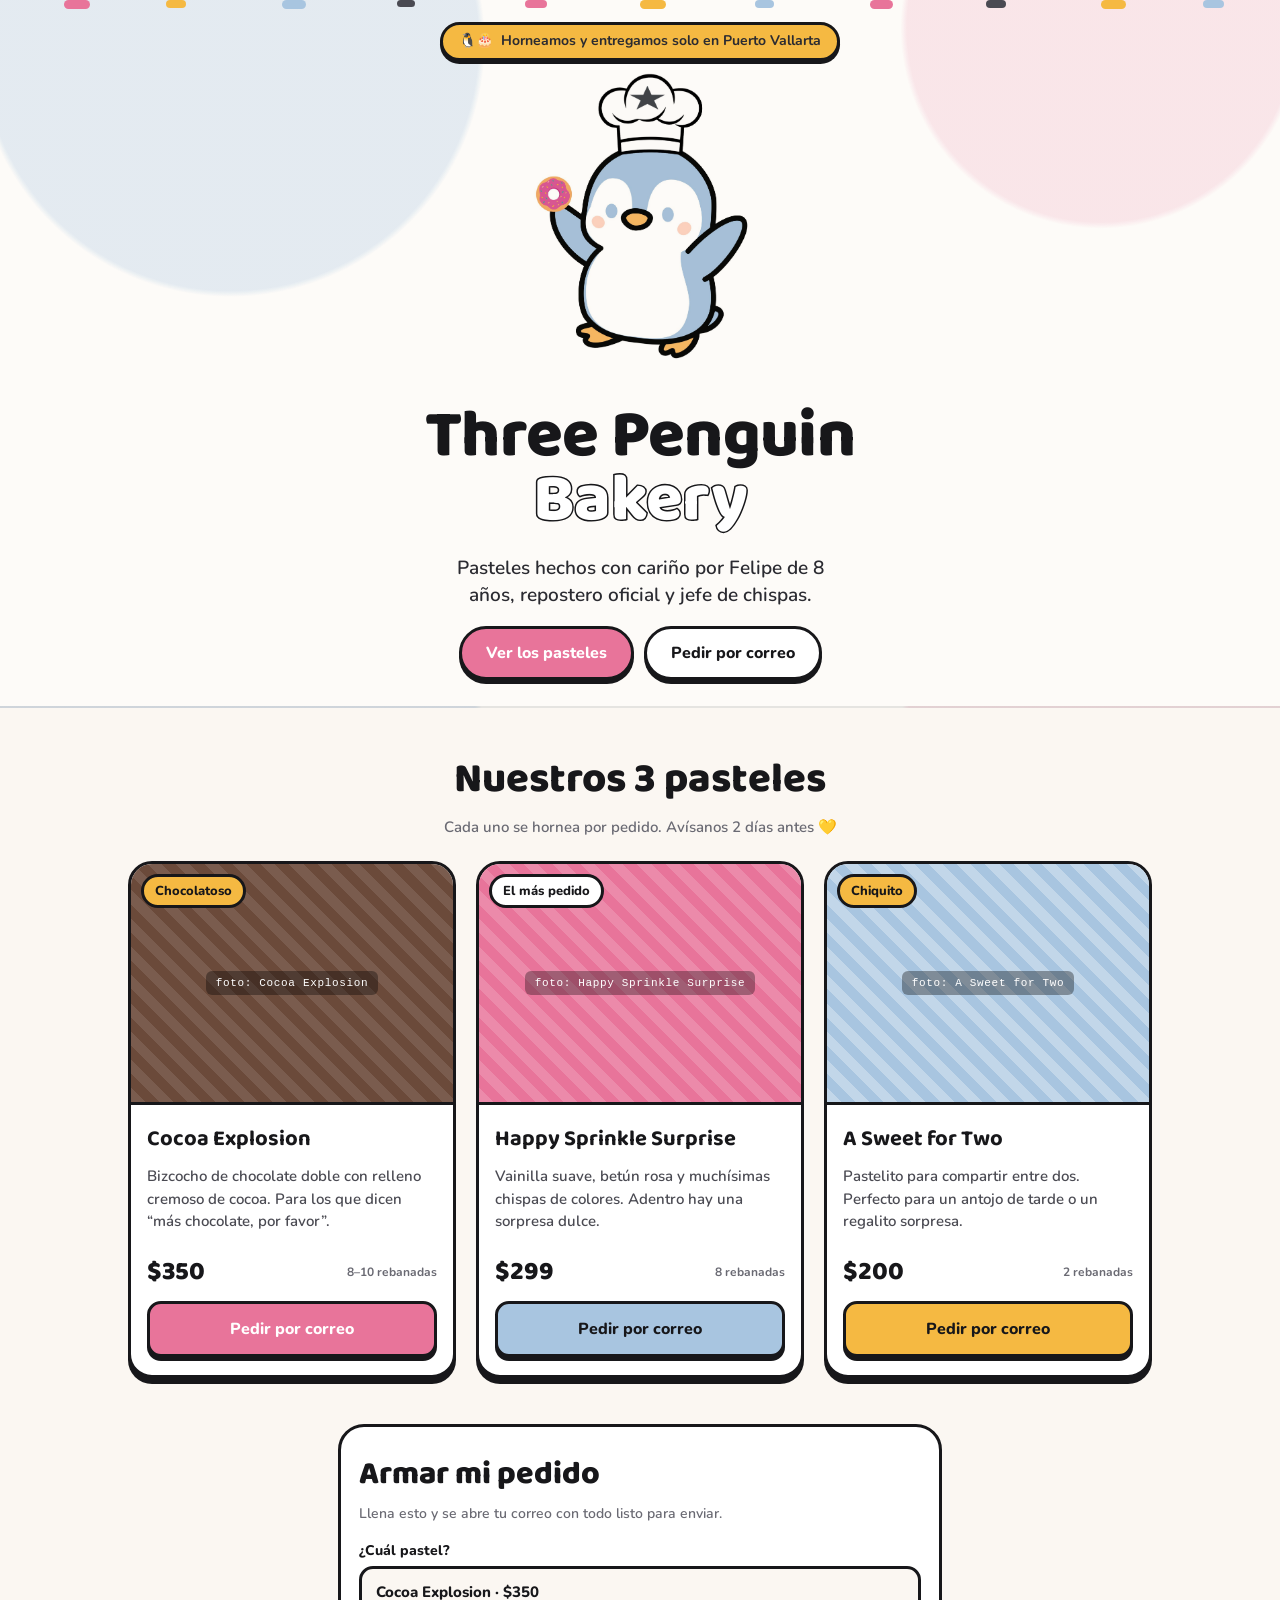
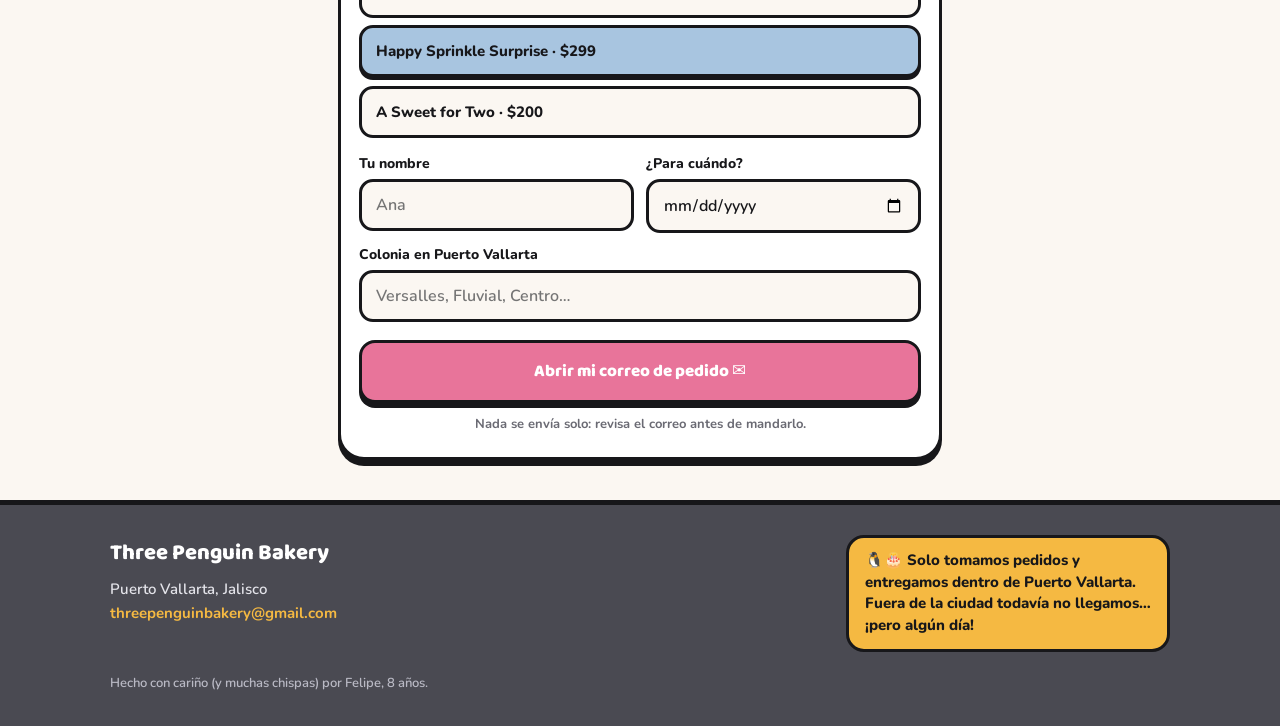
==== index.html @ 94dd3f57 "Initial commit: Three Penguin Bakery landing page Static site for a home bakery in Puerto Vallarta: " ====
<!DOCTYPE html>
<html lang="es-MX">
<head>
<meta charset="utf-8">
<meta name="viewport" content="width=device-width, initial-scale=1">
<title>Three Penguin Bakery — Pasteles caseros en Puerto Vallarta</title>
<meta name="description" content="Pasteles hechos con cariño por Felipe, 8 años. Horneamos por pedido y entregamos solo en Puerto Vallarta.">
<meta name="theme-color" content="#FDFBF8">

<meta property="og:type" content="website">
<meta property="og:title" content="Three Penguin Bakery">
<meta property="og:description" content="Pasteles hechos con cariño por Felipe, 8 años, repostero oficial y jefe de chispas. Puerto Vallarta.">
<meta property="og:image" content="assets/logo.jpeg">
<meta property="og:locale" content="es_MX">

<link rel="icon" href="assets/logo.jpeg">
<link rel="preconnect" href="https://fonts.googleapis.com">
<link rel="preconnect" href="https://fonts.gstatic.com" crossorigin>
<link href="https://fonts.googleapis.com/css2?family=Baloo+2:wght@600;700;800&family=Nunito:wght@400;600;700&display=swap" rel="stylesheet">
<link rel="stylesheet" href="styles.css">
</head>
<body>

<a class="skip-link" href="#menu">Saltar al menú</a>

<header class="hero">
  <div class="sprinkles" aria-hidden="true">
    <span class="sprinkle sprinkle--1"></span>
    <span class="sprinkle sprinkle--2"></span>
    <span class="sprinkle sprinkle--3"></span>
    <span class="sprinkle sprinkle--4"></span>
    <span class="sprinkle sprinkle--5"></span>
    <span class="sprinkle sprinkle--6"></span>
    <span class="sprinkle sprinkle--7"></span>
    <span class="sprinkle sprinkle--8"></span>
    <span class="sprinkle sprinkle--9"></span>
    <span class="sprinkle sprinkle--10"></span>
    <span class="sprinkle sprinkle--11"></span>
  </div>

  <div class="hero__inner">
    <p class="badge"><span aria-hidden="true">🐧🎂</span> <span>Horneamos y entregamos solo en Puerto Vallarta</span></p>

    <img class="hero__logo" src="assets/logo.jpeg" width="1545" height="1999"
         alt="Three Penguin Bakery — pingüino pastelero con gorro de chef y una dona">

    <h1 class="hero__title">Three Penguin<br><span class="hero__title-outline">Bakery</span></h1>

    <p class="hero__tagline">Pasteles hechos con cariño por Felipe de 8 años, repostero oficial y jefe de chispas.</p>

    <p class="hero__actions">
      <a class="btn btn--pink" href="#menu">Ver los pasteles</a>
      <a class="btn btn--white" href="#pedir">Pedir por correo</a>
    </p>
  </div>
</header>

<main>

  <section class="menu" id="menu" aria-labelledby="menu-title">
    <h2 class="section-title" id="menu-title">Nuestros 3 pasteles</h2>
    <p class="section-sub">Cada uno se hornea por pedido. Avísanos 2 días antes <span aria-hidden="true">💛</span></p>

    <ul class="cake-grid">

      <li class="cake-grid__item">
        <article class="cake">
          <!-- Placeholder: sustituir por <img class="cake__photo-img" src="assets/cocoa-explosion.jpg" alt="…"> -->
          <div class="cake__photo cake__photo--cocoa">
            <span class="cake__tag cake__tag--yellow">Chocolatoso</span>
            <span class="cake__photo-note">foto: Cocoa Explosion</span>
          </div>
          <div class="cake__body">
            <h3 class="cake__name">Cocoa Explosion</h3>
            <p class="cake__desc">Bizcocho de chocolate doble con relleno cremoso de cocoa. Para los que dicen “más chocolate, por favor”.</p>
            <p class="cake__meta">
              <span class="cake__price">$350</span>
              <span class="cake__slices">8–10 rebanadas</span>
            </p>
            <a class="cake__cta cake__cta--pink"
               href="mailto:threepenguinbakery@gmail.com?subject=Pedido%3A%20Cocoa%20Explosion&body=%C2%A1Hola%20Three%20Penguin%20Bakery!%0A%0AQuiero%20pedir%20un%20Cocoa%20Explosion%20(%24350).%0A%0ANombre%3A%20%0AFecha%20que%20lo%20necesito%3A%20%0AColonia%20en%20Puerto%20Vallarta%3A%20%0ATel%C3%A9fono%2FWhatsApp%3A%20%0A%0AGracias!">Pedir por correo<span class="u-visually-hidden"> el Cocoa Explosion</span></a>
          </div>
        </article>
      </li>

      <li class="cake-grid__item">
        <article class="cake">
          <!-- Placeholder: sustituir por <img class="cake__photo-img" src="assets/happy-sprinkle-surprise.jpg" alt="…"> -->
          <div class="cake__photo cake__photo--sprinkle">
            <span class="cake__tag cake__tag--white">El más pedido</span>
            <span class="cake__photo-note">foto: Happy Sprinkle Surprise</span>
          </div>
          <div class="cake__body">
            <h3 class="cake__name">Happy Sprinkle Surprise</h3>
            <p class="cake__desc">Vainilla suave, betún rosa y muchísimas chispas de colores. Adentro hay una sorpresa dulce.</p>
            <p class="cake__meta">
              <span class="cake__price">$299</span>
              <span class="cake__slices">8 rebanadas</span>
            </p>
            <a class="cake__cta cake__cta--blue"
               href="mailto:threepenguinbakery@gmail.com?subject=Pedido%3A%20Happy%20Sprinkle%20Surprise&body=%C2%A1Hola%20Three%20Penguin%20Bakery!%0A%0AQuiero%20pedir%20un%20Happy%20Sprinkle%20Surprise%20(%24299).%0A%0ANombre%3A%20%0AFecha%20que%20lo%20necesito%3A%20%0AColonia%20en%20Puerto%20Vallarta%3A%20%0ATel%C3%A9fono%2FWhatsApp%3A%20%0A%0AGracias!">Pedir por correo<span class="u-visually-hidden"> el Happy Sprinkle Surprise</span></a>
          </div>
        </article>
      </li>

      <li class="cake-grid__item">
        <article class="cake">
          <!-- Placeholder: sustituir por <img class="cake__photo-img" src="assets/a-sweet-for-two.jpg" alt="…"> -->
          <div class="cake__photo cake__photo--two">
            <span class="cake__tag cake__tag--yellow">Chiquito</span>
            <span class="cake__photo-note">foto: A Sweet for Two</span>
          </div>
          <div class="cake__body">
            <h3 class="cake__name">A Sweet for Two</h3>
            <p class="cake__desc">Pastelito para compartir entre dos. Perfecto para un antojo de tarde o un regalito sorpresa.</p>
            <p class="cake__meta">
              <span class="cake__price">$200</span>
              <span class="cake__slices">2 rebanadas</span>
            </p>
            <a class="cake__cta cake__cta--yellow"
               href="mailto:threepenguinbakery@gmail.com?subject=Pedido%3A%20A%20Sweet%20for%20Two&body=%C2%A1Hola%20Three%20Penguin%20Bakery!%0A%0AQuiero%20pedir%20un%20A%20Sweet%20for%20Two%20(%24200).%0A%0ANombre%3A%20%0AFecha%20que%20lo%20necesito%3A%20%0AColonia%20en%20Puerto%20Vallarta%3A%20%0ATel%C3%A9fono%2FWhatsApp%3A%20%0A%0AGracias!">Pedir por correo<span class="u-visually-hidden"> el A Sweet for Two</span></a>
          </div>
        </article>
      </li>

    </ul>
  </section>

  <section class="order" id="pedir" aria-labelledby="order-title">
    <form class="order__card" id="order-form" data-email="threepenguinbakery@gmail.com">
      <h2 class="order__title" id="order-title">Armar mi pedido</h2>
      <p class="order__sub">Llena esto y se abre tu correo con todo listo para enviar.</p>

      <noscript>
        <p class="order__noscript">Este armador necesita JavaScript. También puedes escribirnos directo a
          <a href="mailto:threepenguinbakery@gmail.com">threepenguinbakery@gmail.com</a>
          o usar el botón “Pedir por correo” de cada pastel.</p>
      </noscript>

      <fieldset class="picker">
        <legend class="field__label">¿Cuál pastel?</legend>
        <label class="picker__opt">
          <input type="radio" name="cake" value="Cocoa Explosion" data-price="350">
          <span class="picker__face">Cocoa Explosion · $350</span>
        </label>
        <label class="picker__opt">
          <input type="radio" name="cake" value="Happy Sprinkle Surprise" data-price="299" checked>
          <span class="picker__face">Happy Sprinkle Surprise · $299</span>
        </label>
        <label class="picker__opt">
          <input type="radio" name="cake" value="A Sweet for Two" data-price="200">
          <span class="picker__face">A Sweet for Two · $200</span>
        </label>
      </fieldset>

      <div class="fields">
        <div class="field">
          <label class="field__label" for="tpb-name">Tu nombre</label>
          <input class="field__input" id="tpb-name" name="name" type="text" autocomplete="name" placeholder="Ana" required>
        </div>
        <div class="field">
          <label class="field__label" for="tpb-date">¿Para cuándo?</label>
          <input class="field__input" id="tpb-date" name="date" type="date" required>
        </div>
        <div class="field field--wide">
          <label class="field__label" for="tpb-zone">Colonia en Puerto Vallarta</label>
          <input class="field__input" id="tpb-zone" name="zone" type="text" autocomplete="address-level3" placeholder="Versalles, Fluvial, Centro…" required>
        </div>
      </div>

      <button class="order__submit" type="submit">Abrir mi correo de pedido <span aria-hidden="true">✉️</span></button>
      <p class="order__status" id="order-status" role="status">Nada se envía solo: revisa el correo antes de mandarlo.</p>
    </form>
  </section>

</main>

<footer class="footer">
  <div class="footer__inner">
    <div class="footer__brand">
      <p class="footer__name">Three Penguin Bakery</p>
      <address class="footer__address">
        Puerto Vallarta, Jalisco<br>
        <a class="footer__email" href="mailto:threepenguinbakery@gmail.com">threepenguinbakery@gmail.com</a>
      </address>
    </div>
    <p class="footer__note"><span aria-hidden="true">🐧🎂</span> Solo tomamos pedidos y entregamos dentro de Puerto Vallarta. Fuera de la ciudad todavía no llegamos… ¡pero algún día!</p>
  </div>
  <p class="footer__colophon">Hecho con cariño (y muchas chispas) por Felipe, 8 años.</p>
</footer>

<script src="app.js" defer></script>
</body>
</html>
---- styles.css ----
/* Three Penguin Bakery — implementación de "Three Penguin Bakery.dc.html" */

:root {
  color-scheme: light;

  --ink: #17171A;
  --paper: #FBF7F2;
  --paper-hi: #FDFBF8;
  --body: #2B2B31;

  --pink: #E8749A;
  --blue: #A8C5E0;
  --yellow: #F5B942;
  --slate: #4A4A52;
  --cocoa: #6B4A3A;

  --muted: #6A6A73;
  --link: #D4547F;
  --link-hover: #B33C66;

  --stroke: 3px solid var(--ink);
  --font-display: "Baloo 2", Nunito, system-ui, sans-serif;
  --font-body: Nunito, system-ui, sans-serif;
}

*, *::before, *::after { box-sizing: border-box; }

body {
  margin: 0;
  background: var(--paper);
  font-family: var(--font-body);
  color: var(--body);
  -webkit-font-smoothing: antialiased;
}

a { color: var(--link); text-decoration: none; }
a:hover { color: var(--link-hover); }

:focus-visible {
  outline: 3px solid var(--link);
  outline-offset: 3px;
}

.u-visually-hidden {
  position: absolute;
  width: 1px; height: 1px;
  margin: -1px; padding: 0;
  overflow: hidden;
  clip-path: inset(50%);
  white-space: nowrap;
}

.skip-link {
  position: absolute;
  left: 12px; top: -100px;
  z-index: 10;
  padding: 10px 16px;
  border: var(--stroke);
  border-radius: 999px;
  background: #fff;
  color: var(--ink);
  font-weight: 800;
  transition: top .15s ease;
}
.skip-link:focus { top: 12px; color: var(--ink); }

@keyframes tpb-float {
  0%, 100% { transform: translateY(0) rotate(-1.5deg); }
  50%      { transform: translateY(-12px) rotate(1.5deg); }
}
@keyframes tpb-fall {
  0%   { transform: translateY(-40px) rotate(0deg); opacity: 0; }
  8%   { opacity: 1; }
  90%  { opacity: 1; }
  100% { transform: translateY(105vh) rotate(420deg); opacity: 0; }
}

/* ---------------------------------------------------------------- Hero */

.hero {
  position: relative;
  padding: 22px 18px 0;
  background: var(--paper-hi);
  background-image:
    radial-gradient(circle at 18% 6%, rgba(168, 197, 224, .30) 0 20%, transparent 20.5%),
    radial-gradient(circle at 86% 4%, rgba(232, 116, 154, .16) 0 15%, transparent 15.5%);
  border-bottom: 2px solid rgba(23, 23, 26, .10);
}

.sprinkles {
  position: absolute;
  inset: 0;
  pointer-events: none;
  overflow: hidden;
}

.sprinkle {
  position: absolute;
  top: 0;
  border-radius: 9px;
  animation: tpb-fall linear infinite;
}

.sprinkle--1  { left:  5%; width: 26px; height: 9px; background: var(--pink);   animation-duration: 6.5s; animation-delay: -0.4s; }
.sprinkle--2  { left: 13%; width: 20px; height: 8px; background: var(--yellow); animation-duration: 8.2s; animation-delay: -2.1s; }
.sprinkle--3  { left: 22%; width: 24px; height: 9px; background: var(--blue);   animation-duration: 7.1s; animation-delay: -4.6s; }
.sprinkle--4  { left: 31%; width: 18px; height: 7px; background: var(--slate);  animation-duration: 9.4s; animation-delay: -1.2s; }
.sprinkle--5  { left: 41%; width: 22px; height: 8px; background: var(--pink);   animation-duration: 7.8s; animation-delay: -5.9s; }
.sprinkle--6  { left: 50%; width: 26px; height: 9px; background: var(--yellow); animation-duration: 6.9s; animation-delay: -3.3s; }
.sprinkle--7  { left: 59%; width: 19px; height: 8px; background: var(--blue);   animation-duration: 8.7s; animation-delay: -0.9s; }
.sprinkle--8  { left: 68%; width: 23px; height: 9px; background: var(--pink);   animation-duration: 7.4s; animation-delay: -6.5s; }
.sprinkle--9  { left: 77%; width: 20px; height: 8px; background: var(--slate);  animation-duration: 9.1s; animation-delay: -2.7s; }
.sprinkle--10 { left: 86%; width: 25px; height: 9px; background: var(--yellow); animation-duration: 6.6s; animation-delay: -4.1s; }
.sprinkle--11 { left: 94%; width: 21px; height: 8px; background: var(--blue);   animation-duration: 8.4s; animation-delay: -1.8s; }

.hero__inner {
  position: relative;
  max-width: 1060px;
  margin: 0 auto;
  display: flex;
  flex-direction: column;
  align-items: center;
  text-align: center;
  gap: 10px;
}

.badge {
  display: inline-flex;
  align-items: center;
  gap: 8px;
  margin: 0;
  padding: 8px 16px;
  border: var(--stroke);
  border-radius: 999px;
  background: var(--yellow);
  box-shadow: 0 3px 0 var(--ink);
  font-weight: 700;
  font-size: 14px;
  line-height: 1.2;
}

.hero__logo {
  width: min(56vw, 260px);
  height: auto;
  margin: -4px 0 -8px;
  mix-blend-mode: multiply;
  animation: tpb-float 5.5s ease-in-out infinite;
}

.hero__title {
  margin: 0;
  font-family: var(--font-display);
  font-weight: 800;
  font-size: clamp(2.1rem, 8.5vw, 4.2rem);
  line-height: .95;
  letter-spacing: -.01em;
  color: var(--ink);
  text-wrap: balance;
}

.hero__title-outline {
  color: #fff;
  -webkit-text-stroke: 3px var(--ink);
  paint-order: stroke fill;
}

.hero__tagline {
  margin: 12px 0 0;
  max-width: 34ch;
  font-size: clamp(15px, 3.8vw, 19px);
  font-weight: 600;
  line-height: 1.45;
  color: var(--body);
  text-wrap: pretty;
}

.hero__actions {
  display: flex;
  flex-wrap: wrap;
  gap: 10px;
  justify-content: center;
  margin: 6px 0 26px;
}

/* -------------------------------------------------------------- Botones */

.btn {
  display: inline-block;
  padding: 13px 24px;
  min-height: 48px;
  border: var(--stroke);
  border-radius: 999px;
  font-weight: 800;
  font-size: 16px;
  box-shadow: 0 4px 0 var(--ink);
  transition: transform .12s ease, box-shadow .12s ease;
}
.btn:hover, .btn:active {
  transform: translateY(2px);
  box-shadow: 0 2px 0 var(--ink);
}

.btn--pink  { background: var(--pink); color: #fff; }
.btn--pink:hover  { color: #fff; }
.btn--white { background: #fff; color: var(--ink); }
.btn--white:hover { color: var(--ink); }

/* ---------------------------------------------------------------- Menú */

.menu {
  max-width: 1060px;
  margin: 0 auto;
  padding: 38px 18px 8px;
  scroll-margin-top: 12px;
}

.section-title {
  margin: 0 0 4px;
  font-family: var(--font-display);
  font-weight: 800;
  font-size: clamp(1.6rem, 6vw, 2.6rem);
  color: var(--ink);
  text-align: center;
}

.section-sub {
  margin: 0 0 24px;
  text-align: center;
  font-weight: 600;
  font-size: 15px;
  color: var(--muted);
}

.cake-grid {
  display: grid;
  grid-template-columns: repeat(auto-fit, minmax(min(100%, 270px), 1fr));
  gap: 20px;
  margin: 0;
  padding: 0;
  list-style: none;
}

.cake-grid__item { display: flex; }

.cake {
  display: flex;
  flex-direction: column;
  flex: 1;
  background: #fff;
  border: var(--stroke);
  border-radius: 24px;
  box-shadow: 0 6px 0 var(--ink);
  overflow: hidden;
  transition: transform .15s ease;
}
.cake:hover { transform: translateY(-4px); }

.cake__photo {
  position: relative;
  aspect-ratio: 4 / 3;
  border-bottom: var(--stroke);
  display: flex;
  align-items: center;
  justify-content: center;
}

.cake__photo--cocoa {
  background-color: var(--cocoa);
  background-image: repeating-linear-gradient(45deg, rgba(255, 255, 255, .10) 0 10px, transparent 10px 20px);
}
.cake__photo--sprinkle {
  background-color: var(--pink);
  background-image: repeating-linear-gradient(45deg, rgba(255, 255, 255, .16) 0 10px, transparent 10px 20px);
}
.cake__photo--two {
  background-color: var(--blue);
  background-image: repeating-linear-gradient(45deg, rgba(255, 255, 255, .30) 0 10px, transparent 10px 20px);
}

/* Cuando haya foto real, reemplaza el div por <img class="cake__photo-img"> */
.cake__photo-img {
  display: block;
  width: 100%;
  aspect-ratio: 4 / 3;
  object-fit: cover;
  border-bottom: var(--stroke);
}

.cake__photo-note {
  font-family: ui-monospace, Menlo, monospace;
  font-size: 11px;
  letter-spacing: .06em;
  color: #fff;
  background: rgba(0, 0, 0, .35);
  padding: 6px 10px;
  border-radius: 6px;
  text-align: center;
}
.cake__photo--sprinkle .cake__photo-note { background: rgba(0, 0, 0, .32); }

.cake__tag {
  position: absolute;
  top: 10px;
  left: 10px;
  padding: 5px 11px;
  border: var(--stroke);
  border-radius: 999px;
  font-weight: 800;
  font-size: 13px;
  color: var(--ink);
}
.cake__tag--yellow { background: var(--yellow); }
.cake__tag--white  { background: #fff; }

.cake__body {
  display: flex;
  flex-direction: column;
  gap: 8px;
  flex: 1;
  padding: 16px 16px 18px;
}

.cake__name {
  margin: 0;
  font-family: var(--font-display);
  font-weight: 700;
  font-size: 22px;
  color: var(--ink);
}

.cake__desc {
  margin: 0;
  font-size: 15px;
  line-height: 1.5;
  font-weight: 600;
  color: var(--slate);
  text-wrap: pretty;
}

.cake__meta {
  display: flex;
  align-items: center;
  justify-content: space-between;
  gap: 10px;
  margin: auto 0 0;
  padding-top: 10px;
}

.cake__price {
  font-family: var(--font-display);
  font-weight: 800;
  font-size: 26px;
  color: var(--ink);
}

.cake__slices {
  font-size: 12px;
  font-weight: 700;
  color: var(--muted);
}

.cake__cta {
  display: block;
  text-align: center;
  padding: 14px;
  min-height: 48px;
  border: var(--stroke);
  border-radius: 14px;
  font-weight: 800;
  font-size: 16px;
  box-shadow: 0 4px 0 var(--ink);
  transition: transform .12s ease, box-shadow .12s ease;
}
.cake__cta:hover, .cake__cta:active {
  transform: translateY(2px);
  box-shadow: 0 2px 0 var(--ink);
}

.cake__cta--pink   { background: var(--pink);   color: #fff; }
.cake__cta--pink:hover { color: #fff; }
.cake__cta--blue   { background: var(--blue);   color: var(--ink); }
.cake__cta--blue:hover { color: var(--ink); }
.cake__cta--yellow { background: var(--yellow); color: var(--ink); }
.cake__cta--yellow:hover { color: var(--ink); }

/* ------------------------------------------------------- Armar pedido */

.order {
  max-width: 640px;
  margin: 38px auto 0;
  padding: 0 18px;
  scroll-margin-top: 12px;
}

.order__card {
  background: #fff;
  border: var(--stroke);
  border-radius: 26px;
  box-shadow: 0 6px 0 var(--ink);
  padding: 22px 18px 24px;
}

.order__title {
  margin: 0 0 4px;
  font-family: var(--font-display);
  font-weight: 800;
  font-size: clamp(1.4rem, 5.5vw, 2rem);
  color: var(--ink);
}

.order__sub {
  margin: 0 0 18px;
  font-size: 14px;
  font-weight: 600;
  color: var(--muted);
}

.order__noscript {
  margin: 0 0 18px;
  padding: 12px 14px;
  border: var(--stroke);
  border-radius: 14px;
  background: var(--paper);
  font-size: 14px;
  font-weight: 700;
  line-height: 1.5;
}

.picker {
  display: grid;
  gap: 8px;
  margin: 0 0 16px;
  padding: 0;
  border: 0;
}

.picker__opt { display: block; }

.picker__opt input {
  position: absolute;
  opacity: 0;
  width: 0;
  height: 0;
}

.picker__face {
  display: flex;
  align-items: center;
  padding: 13px 14px;
  min-height: 48px;
  cursor: pointer;
  font: 800 15px var(--font-body);
  border: var(--stroke);
  border-radius: 14px;
  background: var(--paper);
  color: var(--ink);
  transition: transform .12s ease, box-shadow .12s ease, background-color .12s ease;
}

.picker__opt input:checked + .picker__face {
  background: var(--blue);
  box-shadow: 0 3px 0 var(--ink);
  transform: translateY(-1px);
}

.picker__opt input:focus-visible + .picker__face {
  outline: 3px solid var(--link);
  outline-offset: 3px;
}

.fields {
  display: grid;
  gap: 12px;
  grid-template-columns: repeat(auto-fit, minmax(min(100%, 220px), 1fr));
}

.field--wide { grid-column: 1 / -1; }

.field__label {
  display: block;
  padding: 0;
  font-weight: 800;
  font-size: 14px;
  margin-bottom: 6px;
  color: var(--ink);
}

.field__input {
  width: 100%;
  padding: 12px 14px;
  min-height: 48px;
  font: 600 16px var(--font-body);
  border: var(--stroke);
  border-radius: 14px;
  background: var(--paper);
  color: var(--ink);
}

.order__submit {
  width: 100%;
  margin-top: 18px;
  padding: 15px;
  min-height: 52px;
  border: var(--stroke);
  border-radius: 16px;
  background: var(--pink);
  color: #fff;
  font: 800 17px var(--font-display);
  box-shadow: 0 5px 0 var(--ink);
  cursor: pointer;
  transition: transform .12s ease, box-shadow .12s ease;
}
.order__submit:hover, .order__submit:active {
  transform: translateY(2px);
  box-shadow: 0 3px 0 var(--ink);
}

.order__status {
  margin: 12px 0 0;
  font-size: 13px;
  font-weight: 700;
  color: var(--muted);
  text-align: center;
}

/* -------------------------------------------------------------- Footer */

.footer {
  margin-top: 40px;
  padding: 30px 18px 34px;
  background: var(--slate);
  color: #fff;
  border-top: 5px solid var(--ink);
}

.footer__inner {
  max-width: 1060px;
  margin: 0 auto;
  display: flex;
  flex-wrap: wrap;
  gap: 22px;
  justify-content: space-between;
  align-items: flex-start;
}

.footer__brand { min-width: 220px; }

.footer__name {
  margin: 0 0 6px;
  font-family: var(--font-display);
  font-weight: 800;
  font-size: 22px;
}

.footer__address {
  margin: 0;
  font-style: normal;
  font-size: 15px;
  font-weight: 600;
  color: #E4E4EA;
  line-height: 1.6;
}

.footer__email { color: var(--yellow); font-weight: 700; }
.footer__email:hover { color: #fff; }

.footer__note {
  max-width: 36ch;
  margin: 0;
  padding: 12px 16px;
  border: var(--stroke);
  border-radius: 18px;
  background: var(--yellow);
  color: var(--ink);
  font-weight: 800;
  font-size: 15px;
  line-height: 1.45;
}

.footer__colophon {
  max-width: 1060px;
  margin: 22px auto 0;
  font-size: 13px;
  font-weight: 600;
  color: #B9B9C4;
}

/* ------------------------------------------------------ Menos movimiento */

@media (prefers-reduced-motion: reduce) {
  .sprinkles { display: none; }
  .hero__logo { animation: none; }
  *, *::before, *::after {
    animation-duration: .01ms !important;
    animation-iteration-count: 1 !important;
    transition-duration: .01ms !important;
    scroll-behavior: auto !important;
  }
}
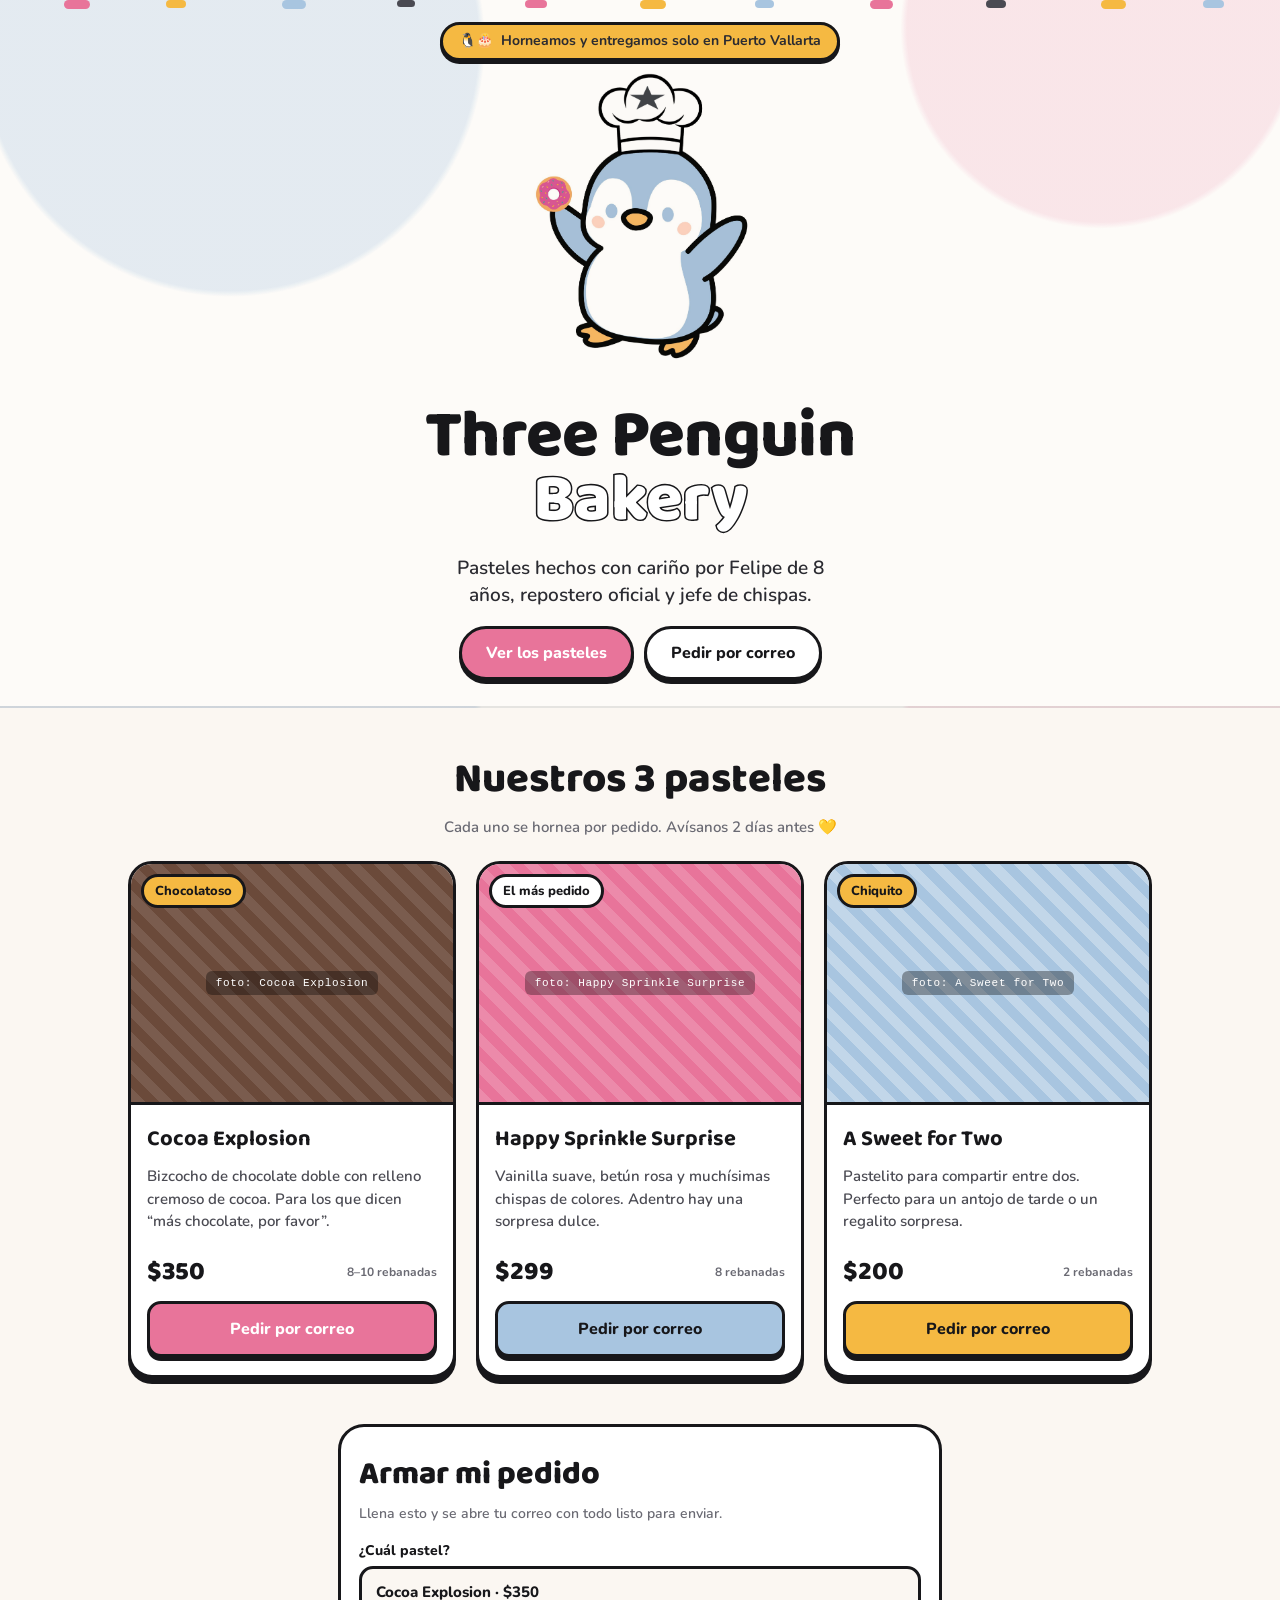
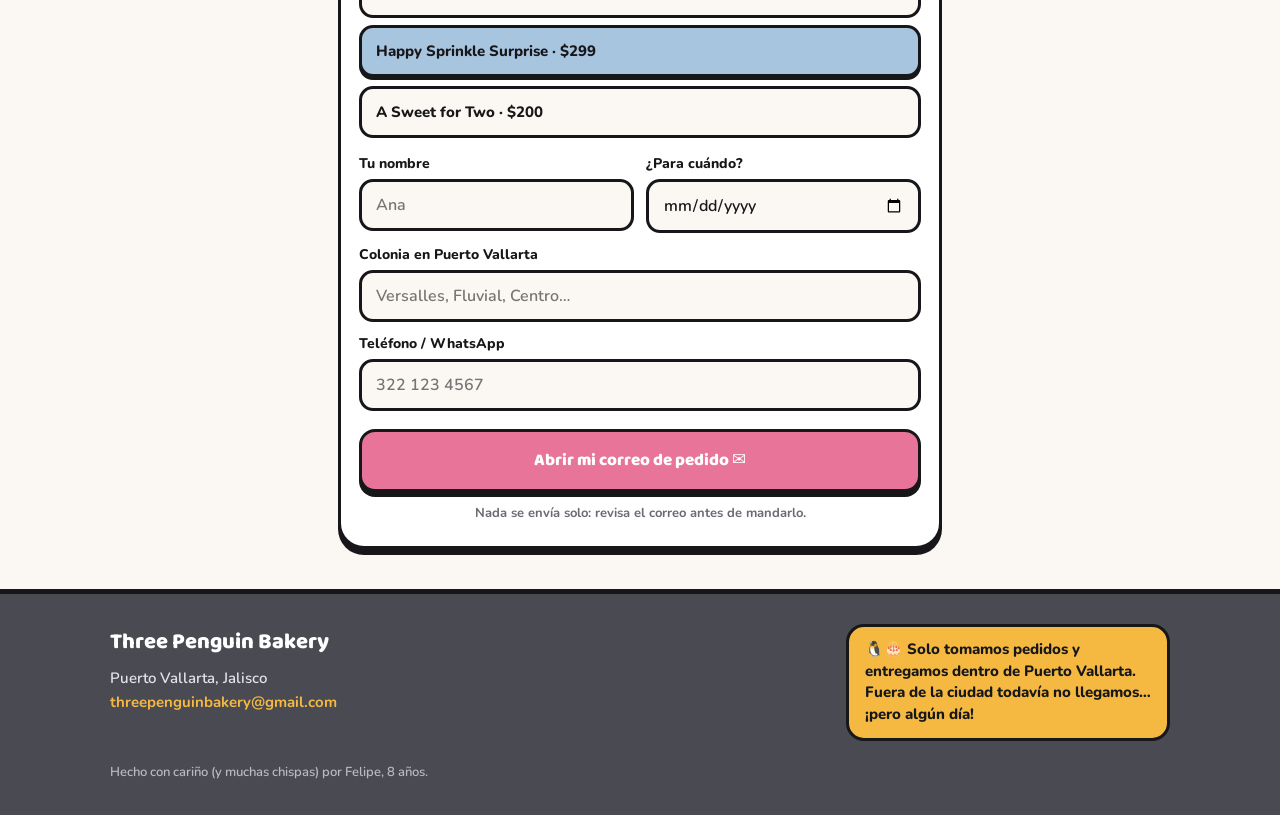
==== commit 74a05d8c: "Agrega teléfono al formulario y arregla el overflow de la fecha en móvil El correo generado ya lista" ====
--- a/index.html
+++ b/index.html
@@ -166,6 +166,10 @@
           <label class="field__label" for="tpb-zone">Colonia en Puerto Vallarta</label>
           <input class="field__input" id="tpb-zone" name="zone" type="text" autocomplete="address-level3" placeholder="Versalles, Fluvial, Centro…" required>
         </div>
+        <div class="field field--wide">
+          <label class="field__label" for="tpb-phone">Teléfono / WhatsApp</label>
+          <input class="field__input" id="tpb-phone" name="phone" type="tel" autocomplete="tel" inputmode="tel" placeholder="322 123 4567" required>
+        </div>
       </div>
 
       <button class="order__submit" type="submit">Abrir mi correo de pedido <span aria-hidden="true">✉️</span></button>
--- a/styles.css
+++ b/styles.css
@@ -476,6 +476,9 @@
 
 .field--wide { grid-column: 1 / -1; }
 
+/* Sin esto, un hijo de grid nunca se encoge por debajo de su ancho intrínseco. */
+.field { min-width: 0; }
+
 .field__label {
   display: block;
   padding: 0;
@@ -494,6 +497,19 @@
   border-radius: 14px;
   background: var(--paper);
   color: var(--ink);
+}
+
+/* WebKit (iOS) le da al input[type=date] un ancho intrínseco propio que ignora
+   el width:100% y se desborda de la tarjeta en pantallas angostas. */
+.field__input[type="date"] {
+  -webkit-appearance: none;
+  appearance: none;
+  min-width: 0;
+  max-width: 100%;
+}
+.field__input[type="date"]::-webkit-date-and-time-value {
+  text-align: left;
+  margin: 0;
 }
 
 .order__submit {
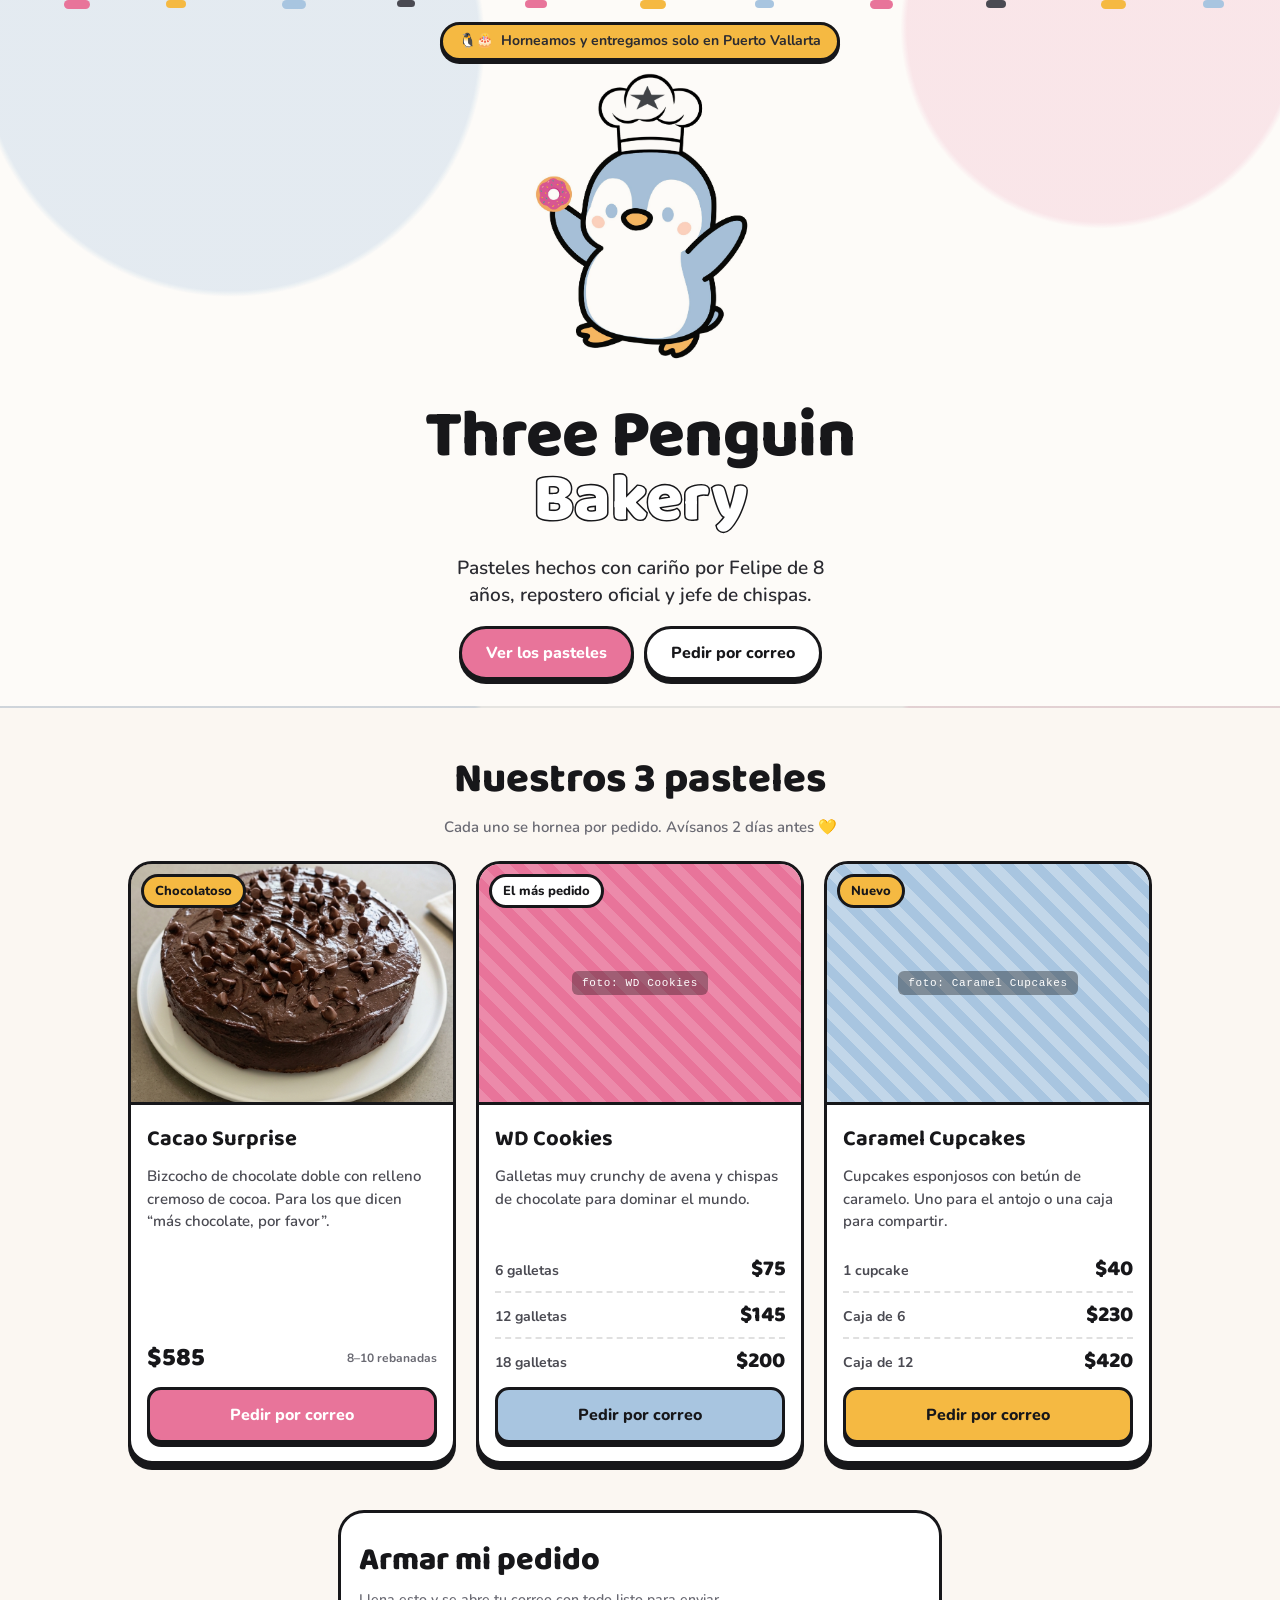
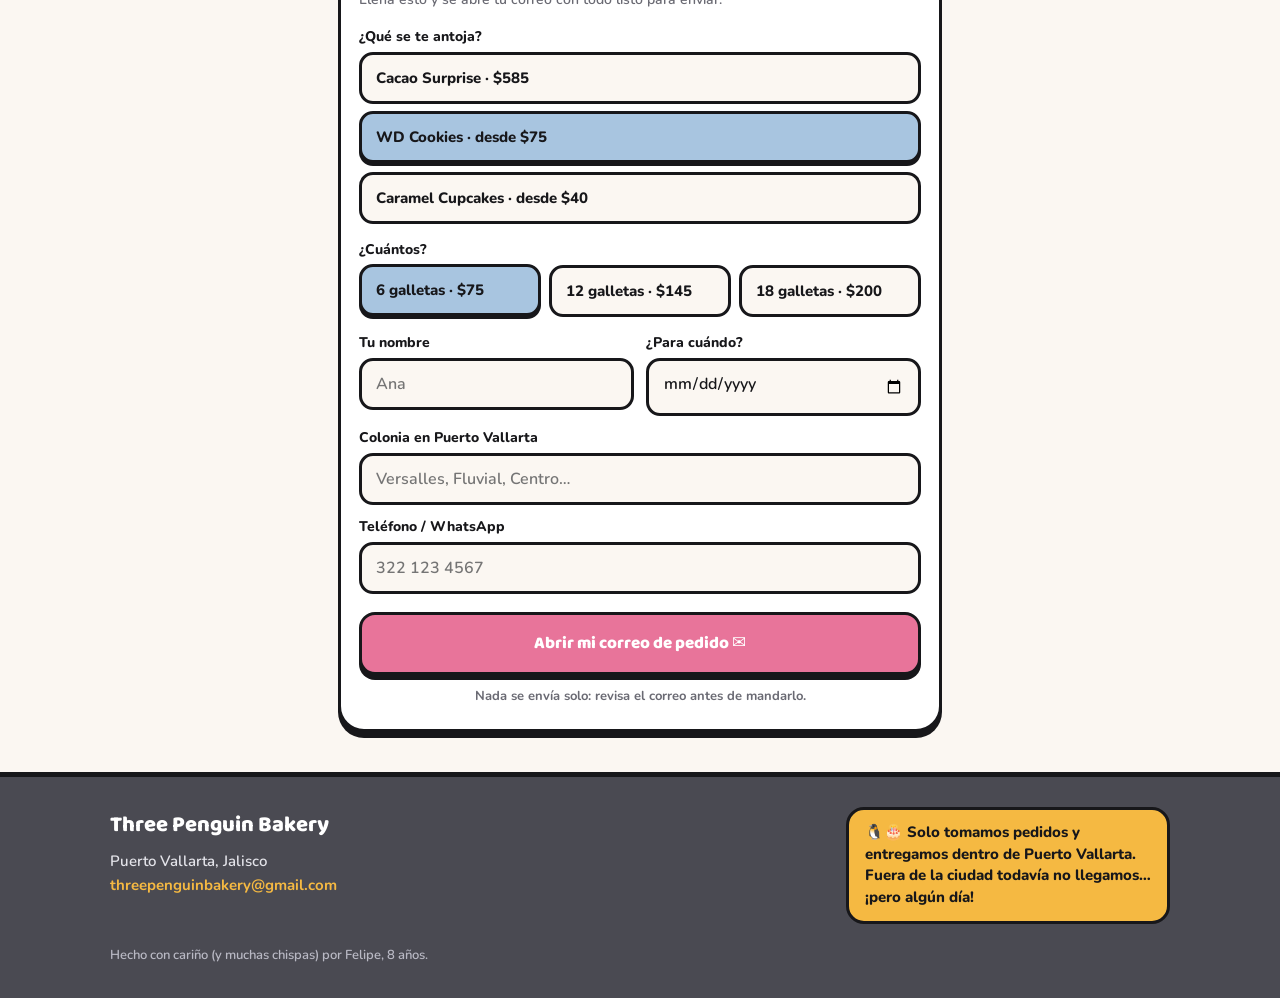
==== commit 62a2e563: "Nuevo menú: WD Cookies, Caramel Cupcakes y Cacao Surprise con foto - WD Cookies reemplaza a Happy Sp" ====
--- a/index.html
+++ b/index.html
@@ -17,7 +17,7 @@
 <link rel="preconnect" href="https://fonts.googleapis.com">
 <link rel="preconnect" href="https://fonts.gstatic.com" crossorigin>
 <link href="https://fonts.googleapis.com/css2?family=Baloo+2:wght@600;700;800&family=Nunito:wght@400;600;700&display=swap" rel="stylesheet">
-<link rel="stylesheet" href="styles.css">
+<link rel="stylesheet" href="styles.css?v=2">
 </head>
 <body>
 
@@ -65,60 +65,62 @@
 
       <li class="cake-grid__item">
         <article class="cake">
-          <!-- Placeholder: sustituir por <img class="cake__photo-img" src="assets/cocoa-explosion.jpg" alt="…"> -->
           <div class="cake__photo cake__photo--cocoa">
+            <img class="cake__photo-img" src="assets/cacao-surprise.jpeg" width="896" height="1195" loading="lazy"
+                 alt="Pastel de chocolate cubierto de betún brillante y chispas de chocolate, sobre un plato blanco">
             <span class="cake__tag cake__tag--yellow">Chocolatoso</span>
-            <span class="cake__photo-note">foto: Cocoa Explosion</span>
           </div>
           <div class="cake__body">
-            <h3 class="cake__name">Cocoa Explosion</h3>
+            <h3 class="cake__name">Cacao Surprise</h3>
             <p class="cake__desc">Bizcocho de chocolate doble con relleno cremoso de cocoa. Para los que dicen “más chocolate, por favor”.</p>
             <p class="cake__meta">
-              <span class="cake__price">$350</span>
+              <span class="cake__price">$585</span>
               <span class="cake__slices">8–10 rebanadas</span>
             </p>
             <a class="cake__cta cake__cta--pink"
-               href="mailto:threepenguinbakery@gmail.com?subject=Pedido%3A%20Cocoa%20Explosion&body=%C2%A1Hola%20Three%20Penguin%20Bakery!%0A%0AQuiero%20pedir%20un%20Cocoa%20Explosion%20(%24350).%0A%0ANombre%3A%20%0AFecha%20que%20lo%20necesito%3A%20%0AColonia%20en%20Puerto%20Vallarta%3A%20%0ATel%C3%A9fono%2FWhatsApp%3A%20%0A%0AGracias!">Pedir por correo<span class="u-visually-hidden"> el Cocoa Explosion</span></a>
+               href="mailto:threepenguinbakery@gmail.com?subject=Pedido%3A%20Cacao%20Surprise&body=%C2%A1Hola%20Three%20Penguin%20Bakery!%0A%0AQuiero%20pedir%20un%20Cacao%20Surprise%20(%24585).%0A%0ANombre%3A%20%0AFecha%20que%20lo%20necesito%3A%20%0AColonia%20en%20Puerto%20Vallarta%3A%20%0ATel%C3%A9fono%2FWhatsApp%3A%20%0A%0AGracias!">Pedir por correo<span class="u-visually-hidden"> el Cacao Surprise</span></a>
           </div>
         </article>
       </li>
 
       <li class="cake-grid__item">
         <article class="cake">
-          <!-- Placeholder: sustituir por <img class="cake__photo-img" src="assets/happy-sprinkle-surprise.jpg" alt="…"> -->
+          <!-- Placeholder: sustituir el cake__photo-note por <img class="cake__photo-img" src="assets/wd-cookies.jpeg" alt="…"> (ver Cacao Surprise) -->
           <div class="cake__photo cake__photo--sprinkle">
             <span class="cake__tag cake__tag--white">El más pedido</span>
-            <span class="cake__photo-note">foto: Happy Sprinkle Surprise</span>
+            <span class="cake__photo-note">foto: WD Cookies</span>
           </div>
           <div class="cake__body">
-            <h3 class="cake__name">Happy Sprinkle Surprise</h3>
-            <p class="cake__desc">Vainilla suave, betún rosa y muchísimas chispas de colores. Adentro hay una sorpresa dulce.</p>
-            <p class="cake__meta">
-              <span class="cake__price">$299</span>
-              <span class="cake__slices">8 rebanadas</span>
-            </p>
+            <h3 class="cake__name">WD Cookies</h3>
+            <p class="cake__desc">Galletas muy crunchy de avena y chispas de chocolate para dominar el mundo.</p>
+            <ul class="cake__prices" aria-label="Precios de WD Cookies">
+              <li><span>6 galletas</span> <span class="cake__price">$75</span></li>
+              <li><span>12 galletas</span> <span class="cake__price">$145</span></li>
+              <li><span>18 galletas</span> <span class="cake__price">$200</span></li>
+            </ul>
             <a class="cake__cta cake__cta--blue"
-               href="mailto:threepenguinbakery@gmail.com?subject=Pedido%3A%20Happy%20Sprinkle%20Surprise&body=%C2%A1Hola%20Three%20Penguin%20Bakery!%0A%0AQuiero%20pedir%20un%20Happy%20Sprinkle%20Surprise%20(%24299).%0A%0ANombre%3A%20%0AFecha%20que%20lo%20necesito%3A%20%0AColonia%20en%20Puerto%20Vallarta%3A%20%0ATel%C3%A9fono%2FWhatsApp%3A%20%0A%0AGracias!">Pedir por correo<span class="u-visually-hidden"> el Happy Sprinkle Surprise</span></a>
+               href="mailto:threepenguinbakery@gmail.com?subject=Pedido%3A%20WD%20Cookies&body=%C2%A1Hola%20Three%20Penguin%20Bakery!%0A%0AQuiero%20pedir%20WD%20Cookies.%0ACantidad%20(6%2C%2012%20o%2018)%3A%20%0A%0ANombre%3A%20%0AFecha%20que%20lo%20necesito%3A%20%0AColonia%20en%20Puerto%20Vallarta%3A%20%0ATel%C3%A9fono%2FWhatsApp%3A%20%0A%0AGracias!">Pedir por correo<span class="u-visually-hidden"> las WD Cookies</span></a>
           </div>
         </article>
       </li>
 
       <li class="cake-grid__item">
         <article class="cake">
-          <!-- Placeholder: sustituir por <img class="cake__photo-img" src="assets/a-sweet-for-two.jpg" alt="…"> -->
+          <!-- Placeholder: sustituir el cake__photo-note por <img class="cake__photo-img" src="assets/caramel-cupcakes.jpeg" alt="…"> (ver Cacao Surprise) -->
           <div class="cake__photo cake__photo--two">
-            <span class="cake__tag cake__tag--yellow">Chiquito</span>
-            <span class="cake__photo-note">foto: A Sweet for Two</span>
+            <span class="cake__tag cake__tag--yellow">Nuevo</span>
+            <span class="cake__photo-note">foto: Caramel Cupcakes</span>
           </div>
           <div class="cake__body">
-            <h3 class="cake__name">A Sweet for Two</h3>
-            <p class="cake__desc">Pastelito para compartir entre dos. Perfecto para un antojo de tarde o un regalito sorpresa.</p>
-            <p class="cake__meta">
-              <span class="cake__price">$200</span>
-              <span class="cake__slices">2 rebanadas</span>
-            </p>
+            <h3 class="cake__name">Caramel Cupcakes</h3>
+            <p class="cake__desc">Cupcakes esponjosos con betún de caramelo. Uno para el antojo o una caja para compartir.</p>
+            <ul class="cake__prices" aria-label="Precios de Caramel Cupcakes">
+              <li><span>1 cupcake</span> <span class="cake__price">$40</span></li>
+              <li><span>Caja de 6</span> <span class="cake__price">$230</span></li>
+              <li><span>Caja de 12</span> <span class="cake__price">$420</span></li>
+            </ul>
             <a class="cake__cta cake__cta--yellow"
-               href="mailto:threepenguinbakery@gmail.com?subject=Pedido%3A%20A%20Sweet%20for%20Two&body=%C2%A1Hola%20Three%20Penguin%20Bakery!%0A%0AQuiero%20pedir%20un%20A%20Sweet%20for%20Two%20(%24200).%0A%0ANombre%3A%20%0AFecha%20que%20lo%20necesito%3A%20%0AColonia%20en%20Puerto%20Vallarta%3A%20%0ATel%C3%A9fono%2FWhatsApp%3A%20%0A%0AGracias!">Pedir por correo<span class="u-visually-hidden"> el A Sweet for Two</span></a>
+               href="mailto:threepenguinbakery@gmail.com?subject=Pedido%3A%20Caramel%20Cupcakes&body=%C2%A1Hola%20Three%20Penguin%20Bakery!%0A%0AQuiero%20pedir%20Caramel%20Cupcakes.%0ACantidad%20(1%2C%206%20o%2012)%3A%20%0A%0ANombre%3A%20%0AFecha%20que%20lo%20necesito%3A%20%0AColonia%20en%20Puerto%20Vallarta%3A%20%0ATel%C3%A9fono%2FWhatsApp%3A%20%0A%0AGracias!">Pedir por correo<span class="u-visually-hidden"> los Caramel Cupcakes</span></a>
           </div>
         </article>
       </li>
@@ -138,19 +140,24 @@
       </noscript>
 
       <fieldset class="picker">
-        <legend class="field__label">¿Cuál pastel?</legend>
+        <legend class="field__label">¿Qué se te antoja?</legend>
         <label class="picker__opt">
-          <input type="radio" name="cake" value="Cocoa Explosion" data-price="350">
-          <span class="picker__face">Cocoa Explosion · $350</span>
+          <input type="radio" name="cake" value="Cacao Surprise" data-options="1 pastel:585">
+          <span class="picker__face">Cacao Surprise · $585</span>
         </label>
         <label class="picker__opt">
-          <input type="radio" name="cake" value="Happy Sprinkle Surprise" data-price="299" checked>
-          <span class="picker__face">Happy Sprinkle Surprise · $299</span>
+          <input type="radio" name="cake" value="WD Cookies" data-options="6 galletas:75|12 galletas:145|18 galletas:200" checked>
+          <span class="picker__face">WD Cookies · desde $75</span>
         </label>
         <label class="picker__opt">
-          <input type="radio" name="cake" value="A Sweet for Two" data-price="200">
-          <span class="picker__face">A Sweet for Two · $200</span>
+          <input type="radio" name="cake" value="Caramel Cupcakes" data-options="1 cupcake:40|Caja de 6:230|Caja de 12:420">
+          <span class="picker__face">Caramel Cupcakes · desde $40</span>
         </label>
+      </fieldset>
+
+      <fieldset class="picker picker--qty" id="qty-picker" hidden>
+        <legend class="field__label">¿Cuántos?</legend>
+        <div class="picker__row" id="qty-options"></div>
       </fieldset>
 
       <div class="fields">
@@ -193,6 +200,6 @@
   <p class="footer__colophon">Hecho con cariño (y muchas chispas) por Felipe, 8 años.</p>
 </footer>
 
-<script src="app.js" defer></script>
+<script src="app.js?v=2" defer></script>
 </body>
 </html>
--- a/styles.css
+++ b/styles.css
@@ -277,13 +277,13 @@
   background-image: repeating-linear-gradient(45deg, rgba(255, 255, 255, .30) 0 10px, transparent 10px 20px);
 }
 
-/* Cuando haya foto real, reemplaza el div por <img class="cake__photo-img"> */
+/* Foto real: va dentro de .cake__photo para que la etiqueta quede encima. */
 .cake__photo-img {
-  display: block;
+  position: absolute;
+  inset: 0;
   width: 100%;
-  aspect-ratio: 4 / 3;
+  height: 100%;
   object-fit: cover;
-  border-bottom: var(--stroke);
 }
 
 .cake__photo-note {
@@ -353,6 +353,28 @@
   color: var(--ink);
 }
 
+.cake__prices {
+  list-style: none;
+  margin: auto 0 0;
+  padding: 10px 0 0;
+  display: grid;
+  gap: 4px;
+}
+.cake__prices li {
+  display: flex;
+  align-items: baseline;
+  justify-content: space-between;
+  gap: 10px;
+  font-size: 14px;
+  font-weight: 700;
+  color: var(--slate);
+}
+.cake__prices li + li {
+  border-top: 2px dashed rgba(0, 0, 0, .12);
+  padding-top: 4px;
+}
+.cake__prices .cake__price { font-size: 22px; }
+
 .cake__slices {
   font-size: 12px;
   font-weight: 700;
@@ -434,7 +456,15 @@
   border: 0;
 }
 
+.picker[hidden] { display: none; }
+
 .picker__opt { display: block; }
+
+.picker__row {
+  display: grid;
+  grid-template-columns: repeat(auto-fit, minmax(130px, 1fr));
+  gap: 8px;
+}
 
 .picker__opt input {
   position: absolute;
@@ -500,16 +530,41 @@
 }
 
 /* WebKit (iOS) le da al input[type=date] un ancho intrínseco propio que ignora
-   el width:100% y se desborda de la tarjeta en pantallas angostas. */
+   el width:100% y se desborda de la tarjeta en pantallas angostas.
+   No basta con tocar el input: las piezas internas del shadow DOM conservan
+   su propio ancho y son las que empujan hacia afuera. */
 .field__input[type="date"] {
   -webkit-appearance: none;
   appearance: none;
+  display: block;
   min-width: 0;
   max-width: 100%;
 }
 .field__input[type="date"]::-webkit-date-and-time-value {
+  width: 100%;
+  min-width: 0;
   text-align: left;
   margin: 0;
+}
+.field__input[type="date"]::-webkit-datetime-edit,
+.field__input[type="date"]::-webkit-datetime-edit-fields-wrapper {
+  width: 100%;
+  min-width: 0;
+  padding: 0;
+  overflow: hidden;
+}
+/* El icono del calendario no debe robar ancho ni encogerse. */
+.field__input[type="date"]::-webkit-calendar-picker-indicator {
+  margin-left: auto;
+  flex-shrink: 0;
+}
+
+/* Red de seguridad: pase lo que pase adentro, nada escapa de la tarjeta.
+   `clip` en vez de `hidden`, y el margen deja respirar el anillo de foco
+   (outline de 3px + offset de 3px) que si no quedaría recortado. */
+.field {
+  overflow: clip;
+  overflow-clip-margin: 6px;
 }
 
 .order__submit {
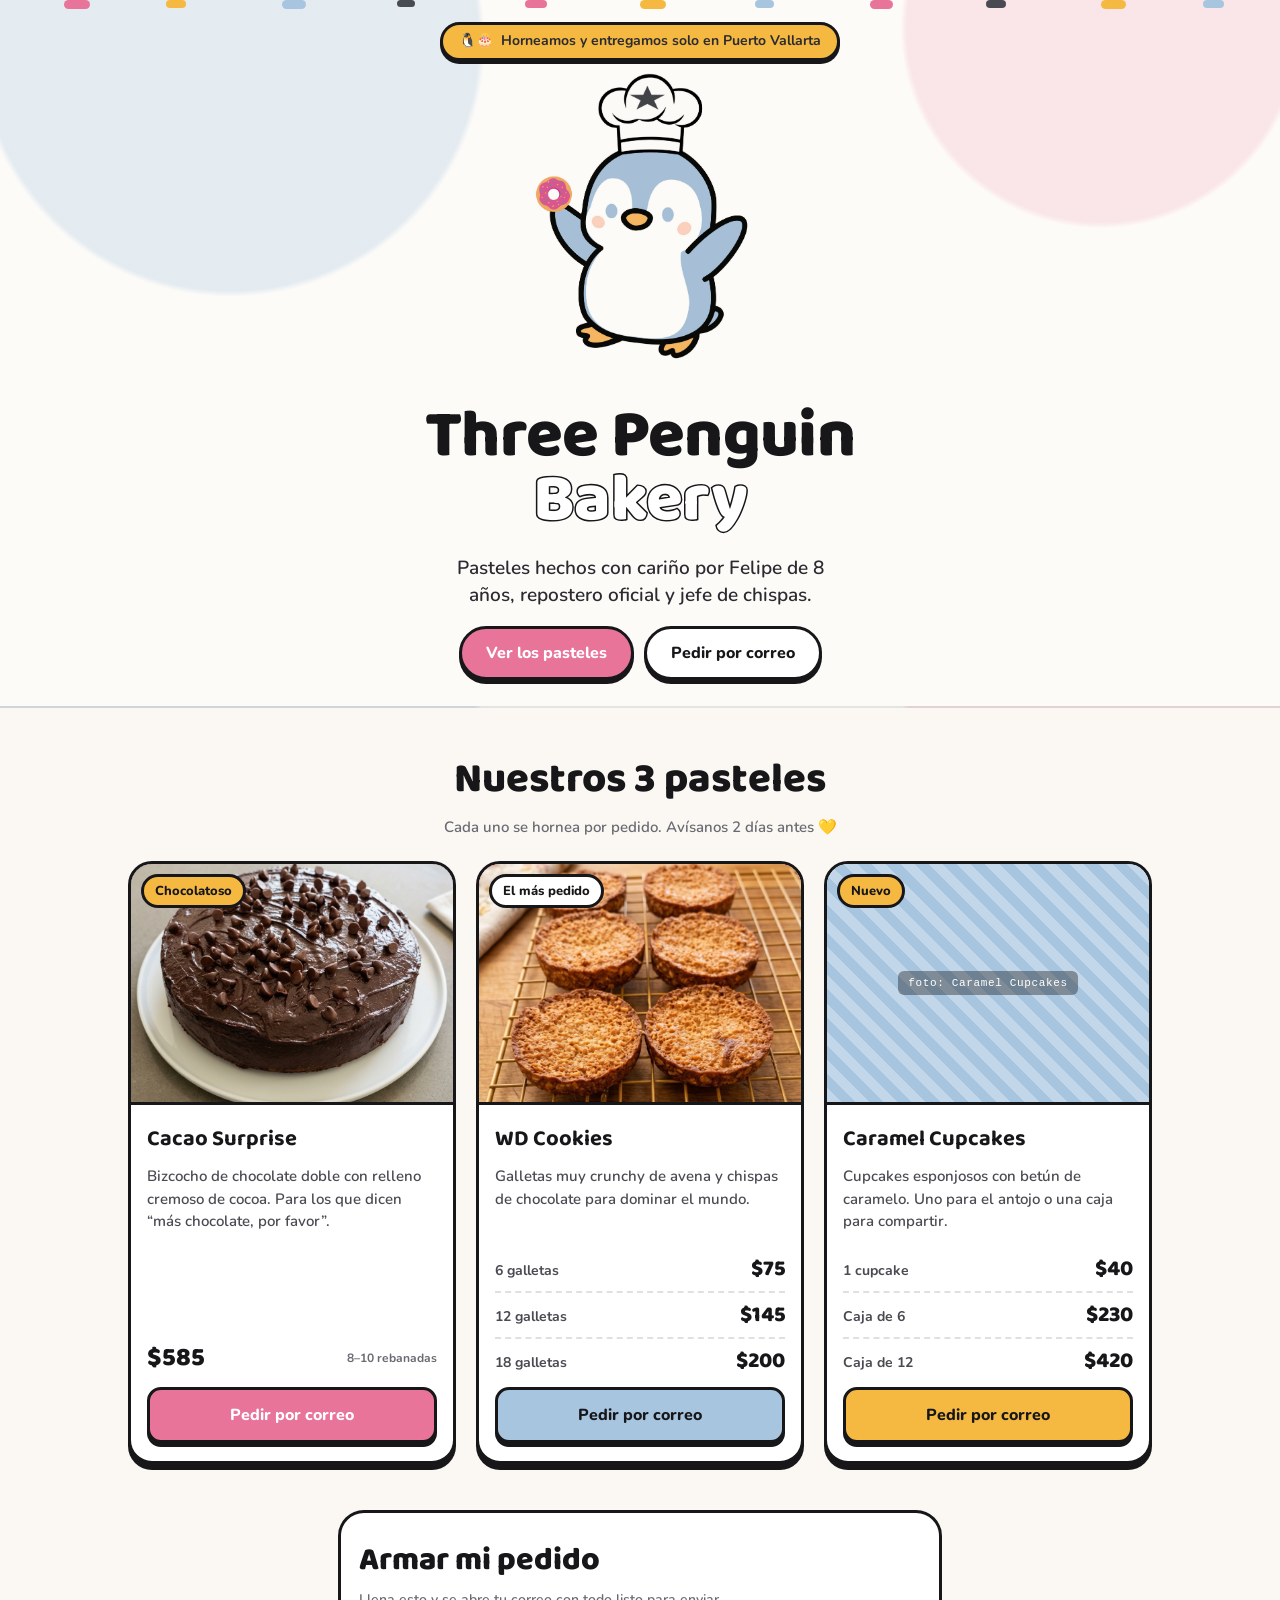
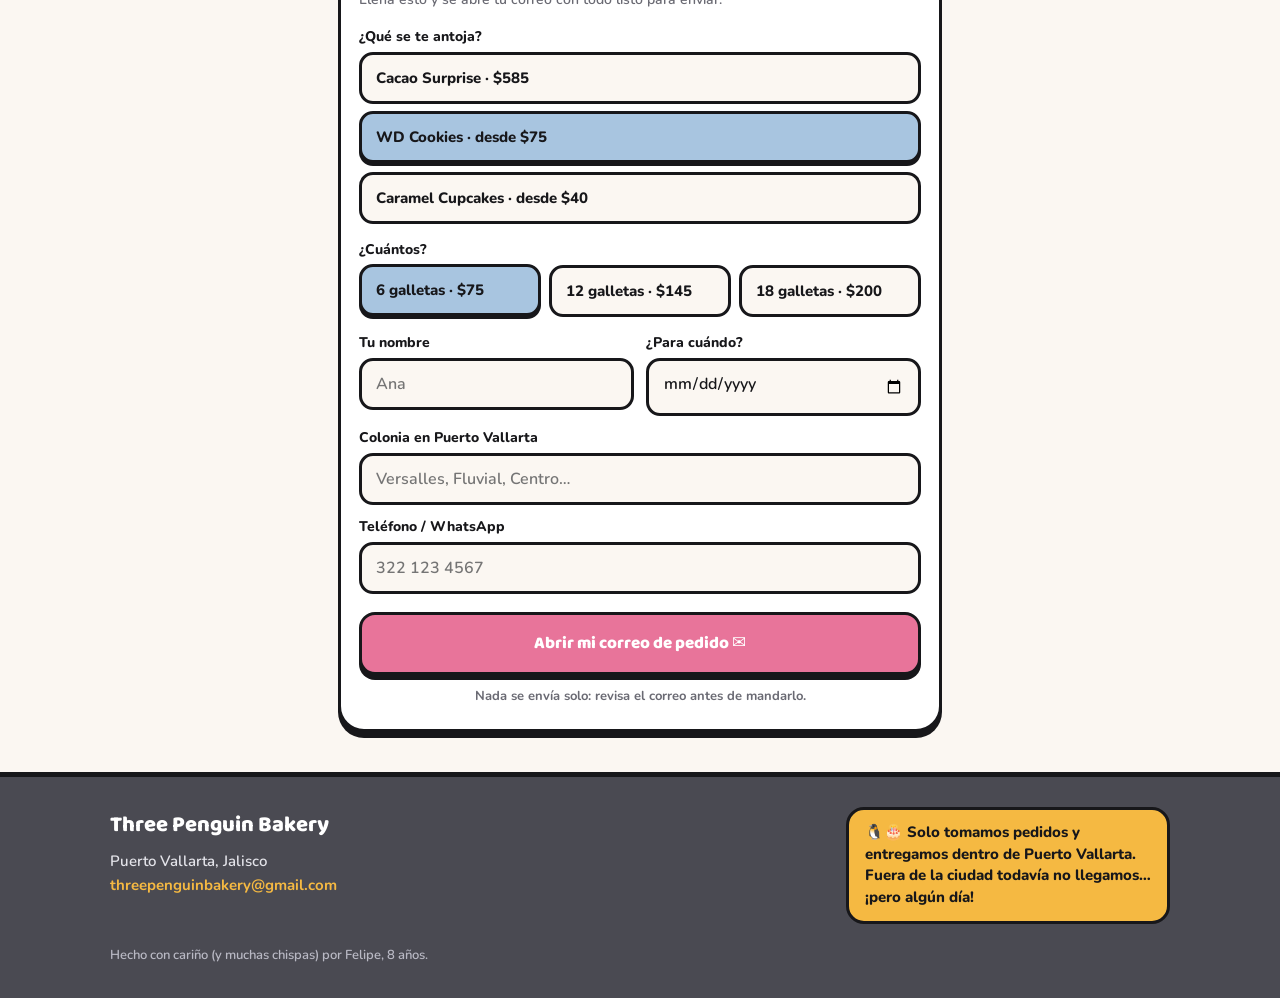
==== commit d95322f5: "Agrega foto de las WD Cookies Foto de las galletas de avena reducida para web y encuadrada hacia arr" ====
--- a/index.html
+++ b/index.html
@@ -17,7 +17,7 @@
 <link rel="preconnect" href="https://fonts.googleapis.com">
 <link rel="preconnect" href="https://fonts.gstatic.com" crossorigin>
 <link href="https://fonts.googleapis.com/css2?family=Baloo+2:wght@600;700;800&family=Nunito:wght@400;600;700&display=swap" rel="stylesheet">
-<link rel="stylesheet" href="styles.css?v=2">
+<link rel="stylesheet" href="styles.css?v=3">
 </head>
 <body>
 
@@ -85,10 +85,10 @@
 
       <li class="cake-grid__item">
         <article class="cake">
-          <!-- Placeholder: sustituir el cake__photo-note por <img class="cake__photo-img" src="assets/wd-cookies.jpeg" alt="…"> (ver Cacao Surprise) -->
           <div class="cake__photo cake__photo--sprinkle">
+            <img class="cake__photo-img cake__photo-img--cookies" src="assets/wd-cookies.jpeg" width="899" height="1600" loading="lazy"
+                 alt="Seis galletas de avena doradas enfriándose sobre una rejilla en una mesa de madera">
             <span class="cake__tag cake__tag--white">El más pedido</span>
-            <span class="cake__photo-note">foto: WD Cookies</span>
           </div>
           <div class="cake__body">
             <h3 class="cake__name">WD Cookies</h3>
--- a/styles.css
+++ b/styles.css
@@ -285,6 +285,8 @@
   height: 100%;
   object-fit: cover;
 }
+/* La foto es muy vertical: subimos el encuadre para que se vean las galletas. */
+.cake__photo-img--cookies { object-position: 50% 37%; }
 
 .cake__photo-note {
   font-family: ui-monospace, Menlo, monospace;
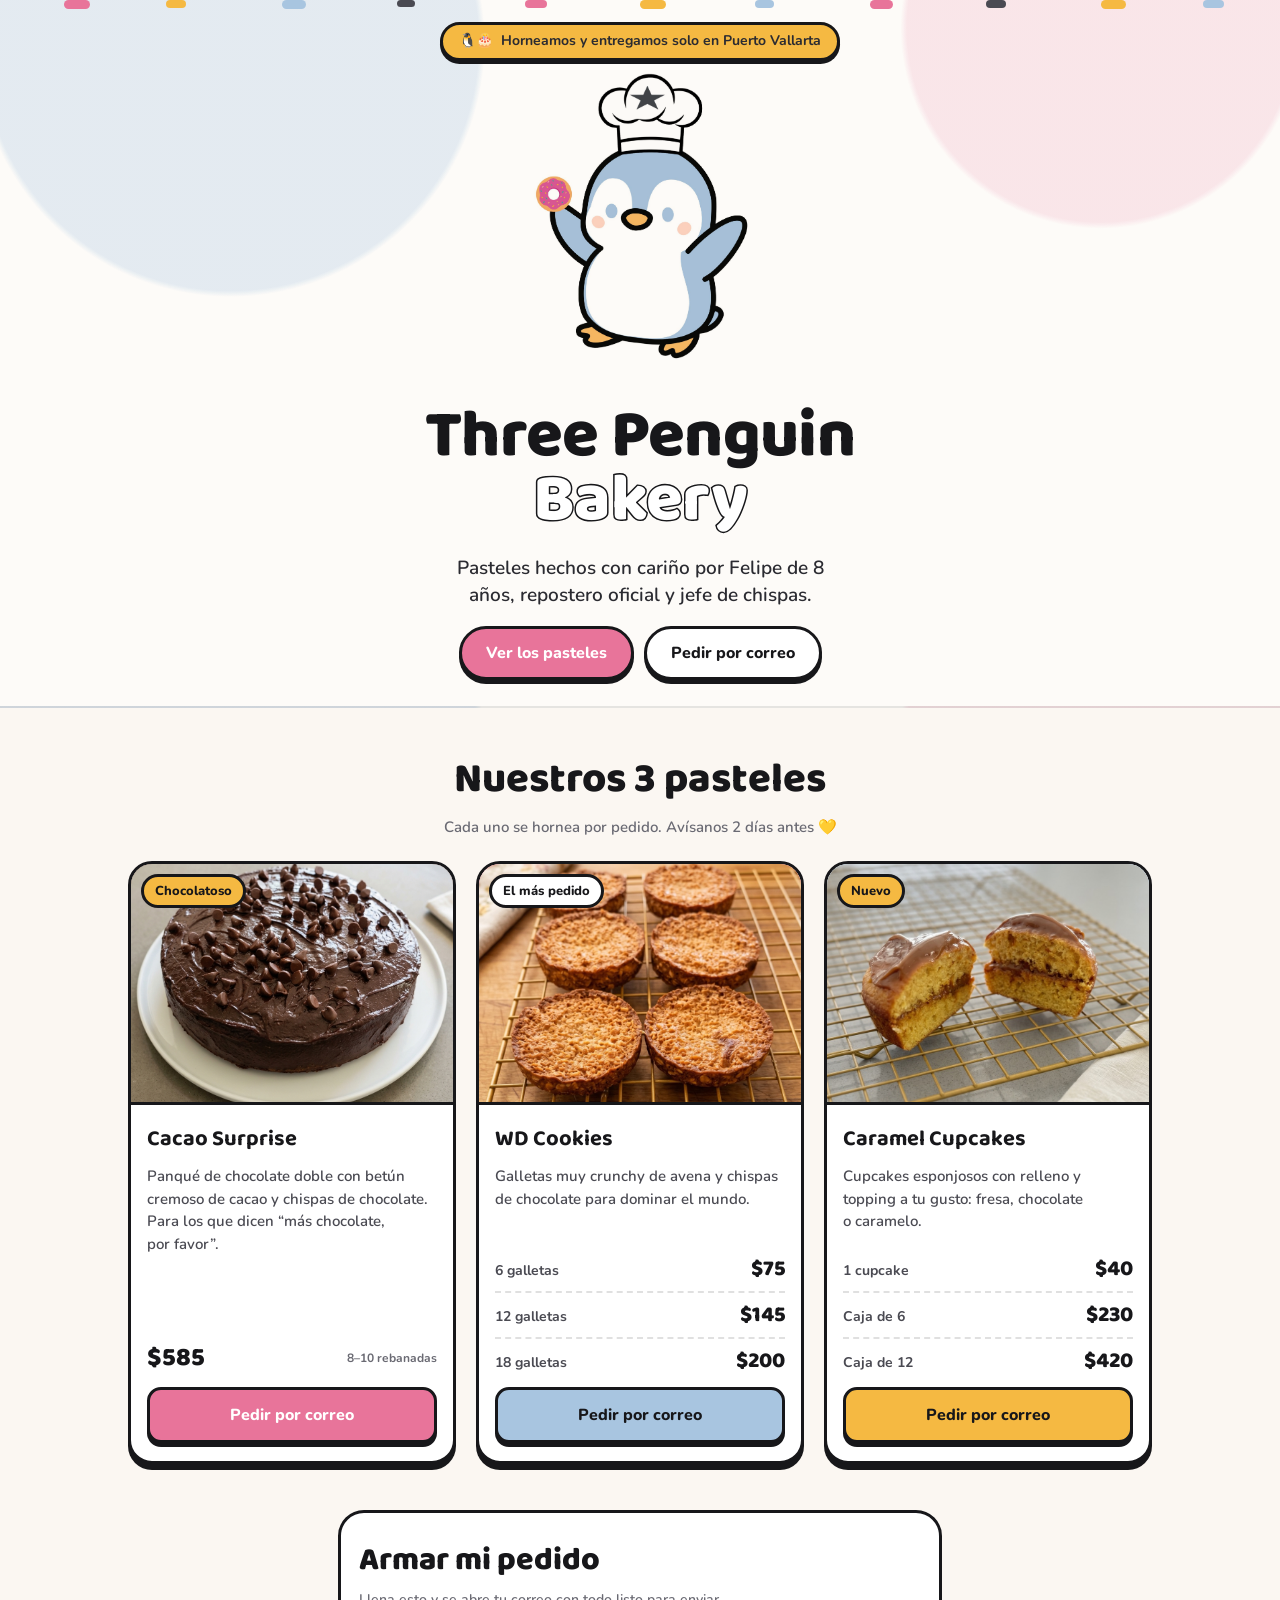
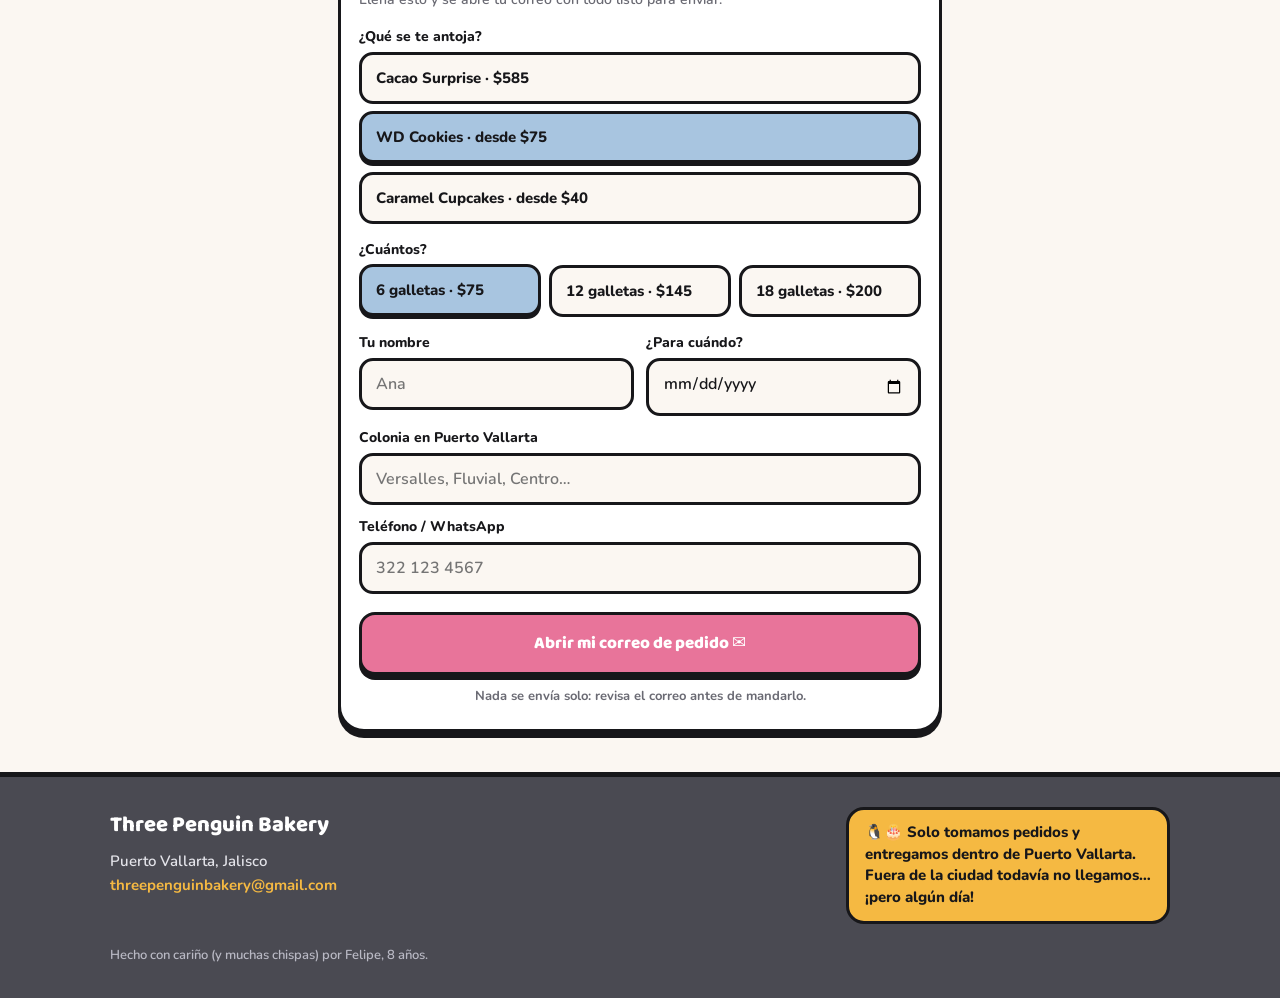
==== commit f7c430b3: "Foto de los cupcakes, descripciones nuevas y selector de sabor - Foto de los Caramel Cupcakes, reduc" ====
--- a/index.html
+++ b/index.html
@@ -17,7 +17,7 @@
 <link rel="preconnect" href="https://fonts.googleapis.com">
 <link rel="preconnect" href="https://fonts.gstatic.com" crossorigin>
 <link href="https://fonts.googleapis.com/css2?family=Baloo+2:wght@600;700;800&family=Nunito:wght@400;600;700&display=swap" rel="stylesheet">
-<link rel="stylesheet" href="styles.css?v=3">
+<link rel="stylesheet" href="styles.css?v=4">
 </head>
 <body>
 
@@ -72,7 +72,7 @@
           </div>
           <div class="cake__body">
             <h3 class="cake__name">Cacao Surprise</h3>
-            <p class="cake__desc">Bizcocho de chocolate doble con relleno cremoso de cocoa. Para los que dicen “más chocolate, por favor”.</p>
+            <p class="cake__desc">Panqué de chocolate doble con betún cremoso de cacao y chispas de chocolate. Para los que dicen “más chocolate, por favor”.</p>
             <p class="cake__meta">
               <span class="cake__price">$585</span>
               <span class="cake__slices">8–10 rebanadas</span>
@@ -106,21 +106,21 @@
 
       <li class="cake-grid__item">
         <article class="cake">
-          <!-- Placeholder: sustituir el cake__photo-note por <img class="cake__photo-img" src="assets/caramel-cupcakes.jpeg" alt="…"> (ver Cacao Surprise) -->
           <div class="cake__photo cake__photo--two">
+            <img class="cake__photo-img cake__photo-img--cupcakes" src="assets/caramel-cupcakes.jpeg" width="899" height="1200" loading="lazy"
+                 alt="Cupcake partido a la mitad con relleno y cubierta de caramelo, sobre una rejilla dorada">
             <span class="cake__tag cake__tag--yellow">Nuevo</span>
-            <span class="cake__photo-note">foto: Caramel Cupcakes</span>
           </div>
           <div class="cake__body">
             <h3 class="cake__name">Caramel Cupcakes</h3>
-            <p class="cake__desc">Cupcakes esponjosos con betún de caramelo. Uno para el antojo o una caja para compartir.</p>
+            <p class="cake__desc">Cupcakes esponjosos con relleno y topping a tu gusto: fresa, chocolate o caramelo.</p>
             <ul class="cake__prices" aria-label="Precios de Caramel Cupcakes">
               <li><span>1 cupcake</span> <span class="cake__price">$40</span></li>
               <li><span>Caja de 6</span> <span class="cake__price">$230</span></li>
               <li><span>Caja de 12</span> <span class="cake__price">$420</span></li>
             </ul>
             <a class="cake__cta cake__cta--yellow"
-               href="mailto:threepenguinbakery@gmail.com?subject=Pedido%3A%20Caramel%20Cupcakes&body=%C2%A1Hola%20Three%20Penguin%20Bakery!%0A%0AQuiero%20pedir%20Caramel%20Cupcakes.%0ACantidad%20(1%2C%206%20o%2012)%3A%20%0A%0ANombre%3A%20%0AFecha%20que%20lo%20necesito%3A%20%0AColonia%20en%20Puerto%20Vallarta%3A%20%0ATel%C3%A9fono%2FWhatsApp%3A%20%0A%0AGracias!">Pedir por correo<span class="u-visually-hidden"> los Caramel Cupcakes</span></a>
+               href="mailto:threepenguinbakery@gmail.com?subject=Pedido%3A%20Caramel%20Cupcakes&body=%C2%A1Hola%20Three%20Penguin%20Bakery!%0A%0AQuiero%20pedir%20Caramel%20Cupcakes.%0ACantidad%20(1%2C%206%20o%2012)%3A%20%0ASabor%20(fresa%2C%20chocolate%20o%20caramelo)%3A%20%0A%0ANombre%3A%20%0AFecha%20que%20lo%20necesito%3A%20%0AColonia%20en%20Puerto%20Vallarta%3A%20%0ATel%C3%A9fono%2FWhatsApp%3A%20%0A%0AGracias!">Pedir por correo<span class="u-visually-hidden"> los Caramel Cupcakes</span></a>
           </div>
         </article>
       </li>
@@ -150,7 +150,7 @@
           <span class="picker__face">WD Cookies · desde $75</span>
         </label>
         <label class="picker__opt">
-          <input type="radio" name="cake" value="Caramel Cupcakes" data-options="1 cupcake:40|Caja de 6:230|Caja de 12:420">
+          <input type="radio" name="cake" value="Caramel Cupcakes" data-options="1 cupcake:40|Caja de 6:230|Caja de 12:420" data-flavors="Fresa|Chocolate|Caramelo">
           <span class="picker__face">Caramel Cupcakes · desde $40</span>
         </label>
       </fieldset>
@@ -158,6 +158,11 @@
       <fieldset class="picker picker--qty" id="qty-picker" hidden>
         <legend class="field__label">¿Cuántos?</legend>
         <div class="picker__row" id="qty-options"></div>
+      </fieldset>
+
+      <fieldset class="picker picker--flavor" id="flavor-picker" hidden>
+        <legend class="field__label">¿De qué sabor?</legend>
+        <div class="picker__row" id="flavor-options"></div>
       </fieldset>
 
       <div class="fields">
@@ -200,6 +205,6 @@
   <p class="footer__colophon">Hecho con cariño (y muchas chispas) por Felipe, 8 años.</p>
 </footer>
 
-<script src="app.js?v=2" defer></script>
+<script src="app.js?v=3" defer></script>
 </body>
 </html>
--- a/styles.css
+++ b/styles.css
@@ -287,6 +287,7 @@
 }
 /* La foto es muy vertical: subimos el encuadre para que se vean las galletas. */
 .cake__photo-img--cookies { object-position: 50% 37%; }
+.cake__photo-img--cupcakes { object-position: 50% 40%; }
 
 .cake__photo-note {
   font-family: ui-monospace, Menlo, monospace;
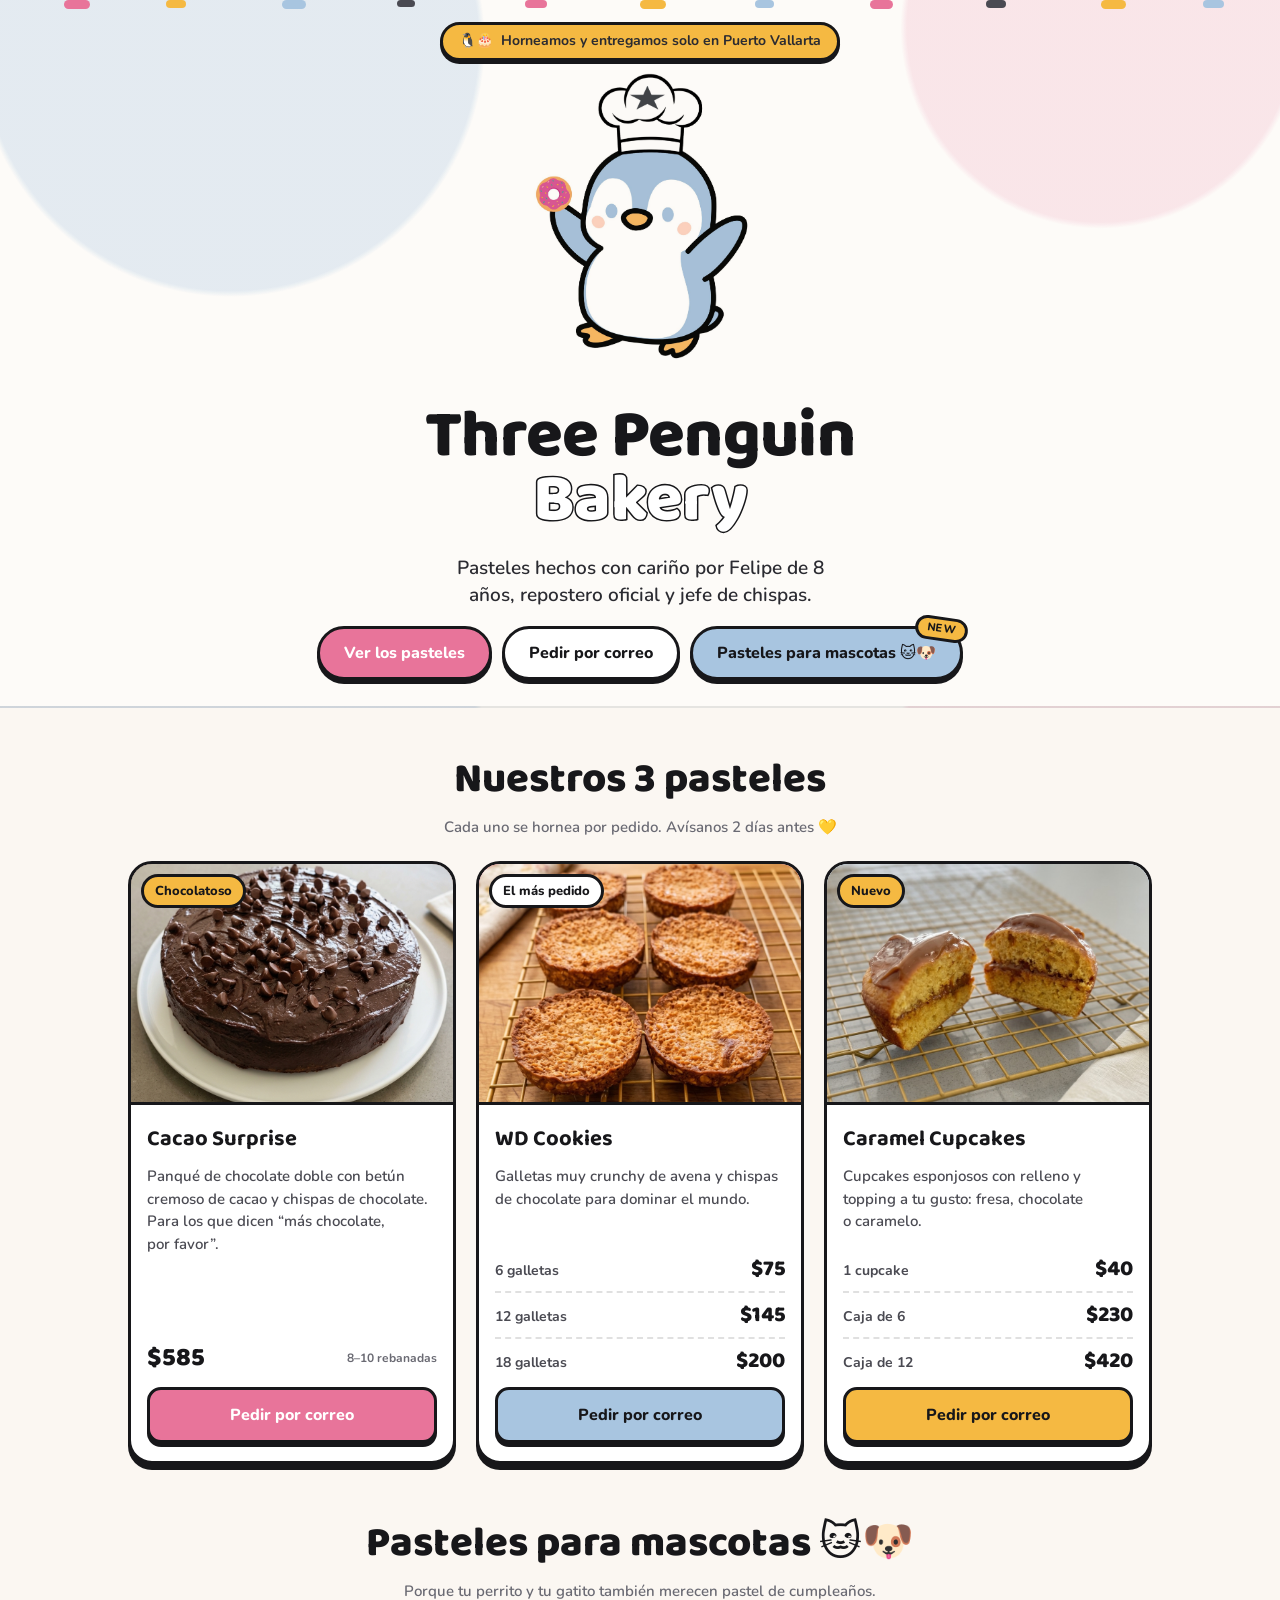
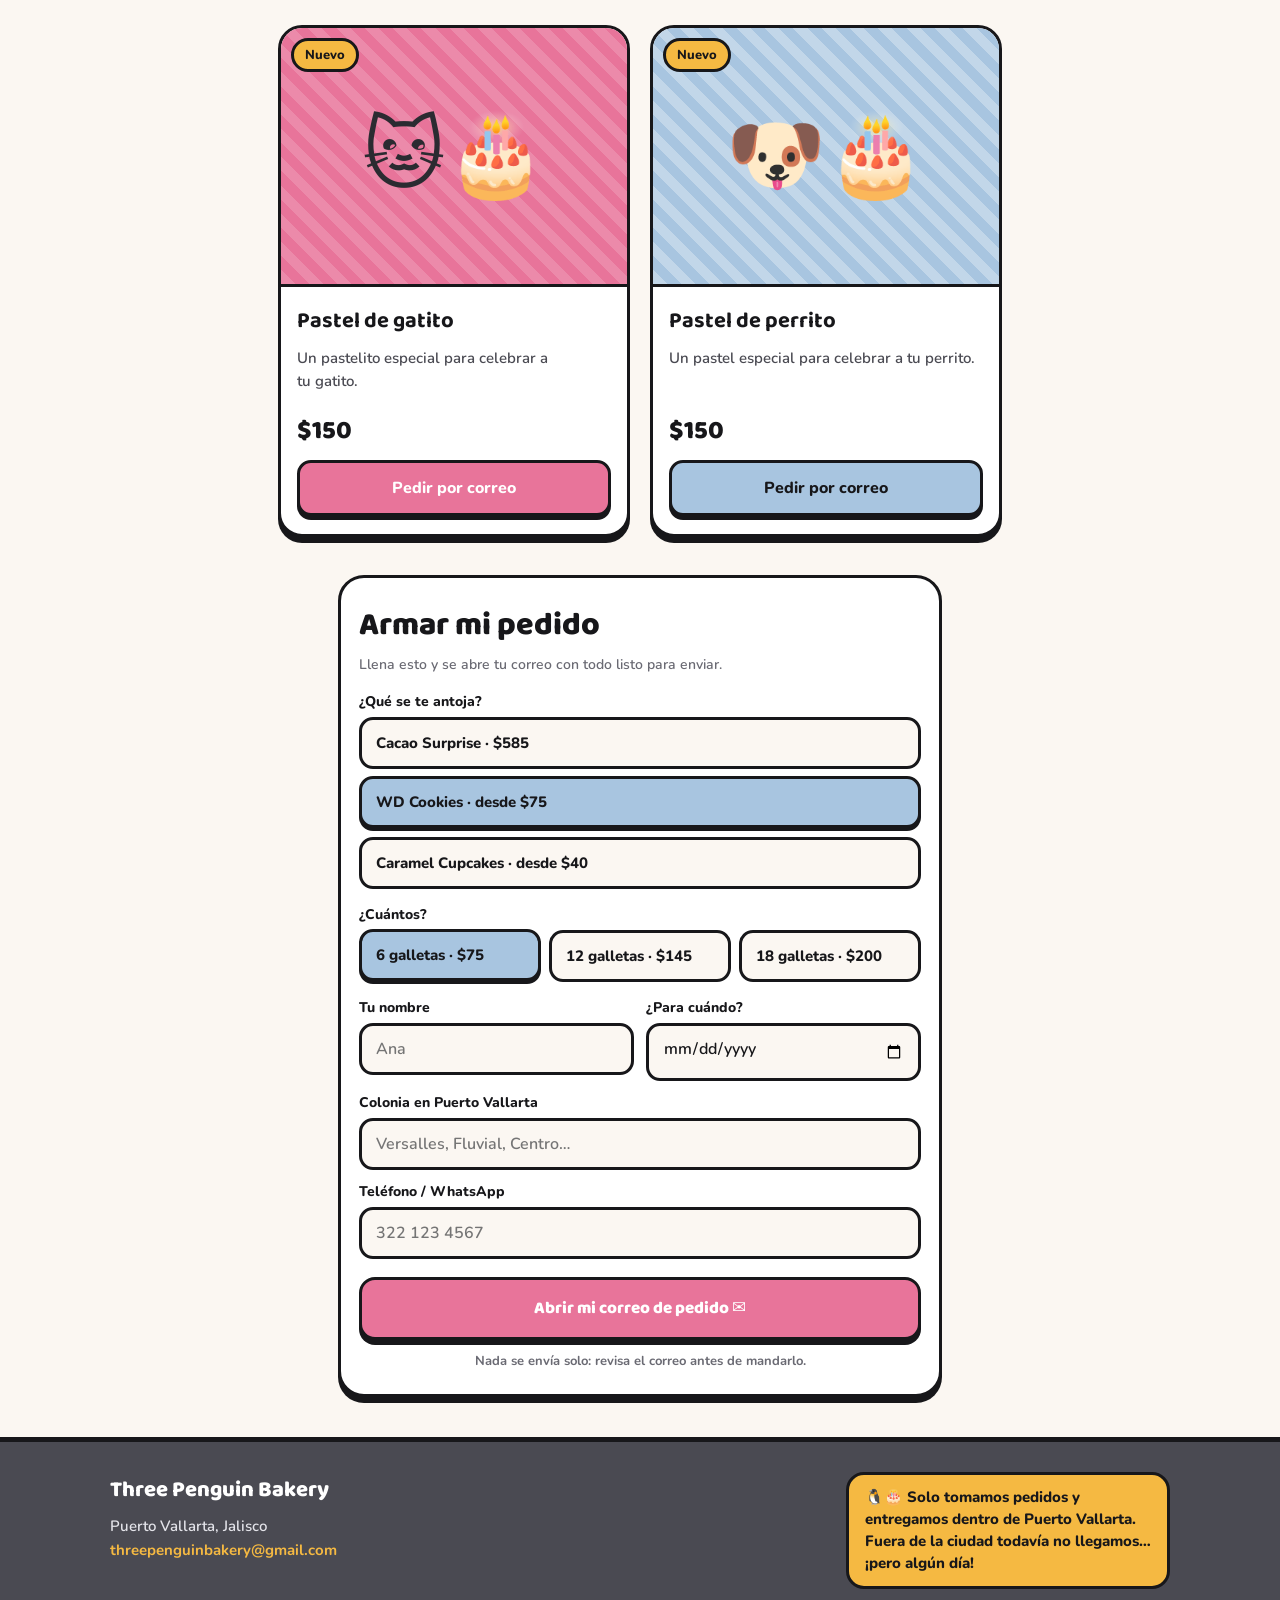
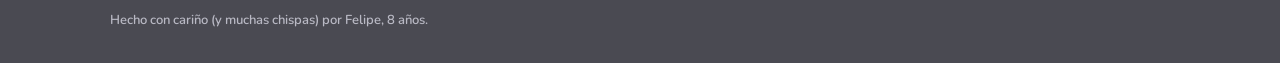
==== commit c83d0a62: "Nueva sección de pasteles para mascotas con botón NEW Agrega un botón "Pasteles para mascotas" con f" ====
--- a/index.html
+++ b/index.html
@@ -17,7 +17,7 @@
 <link rel="preconnect" href="https://fonts.googleapis.com">
 <link rel="preconnect" href="https://fonts.gstatic.com" crossorigin>
 <link href="https://fonts.googleapis.com/css2?family=Baloo+2:wght@600;700;800&family=Nunito:wght@400;600;700&display=swap" rel="stylesheet">
-<link rel="stylesheet" href="styles.css?v=4">
+<link rel="stylesheet" href="styles.css?v=6">
 </head>
 <body>
 
@@ -51,6 +51,10 @@
     <p class="hero__actions">
       <a class="btn btn--pink" href="#menu">Ver los pasteles</a>
       <a class="btn btn--white" href="#pedir">Pedir por correo</a>
+      <a class="btn btn--blue btn--flagged" href="#mascotas">
+        <span class="btn__flag">NEW</span>
+        Pasteles para mascotas <span aria-hidden="true">🐱🐶</span>
+      </a>
     </p>
   </div>
 </header>
@@ -121,6 +125,51 @@
             </ul>
             <a class="cake__cta cake__cta--yellow"
                href="mailto:threepenguinbakery@gmail.com?subject=Pedido%3A%20Caramel%20Cupcakes&body=%C2%A1Hola%20Three%20Penguin%20Bakery!%0A%0AQuiero%20pedir%20Caramel%20Cupcakes.%0ACantidad%20(1%2C%206%20o%2012)%3A%20%0ASabor%20(fresa%2C%20chocolate%20o%20caramelo)%3A%20%0A%0ANombre%3A%20%0AFecha%20que%20lo%20necesito%3A%20%0AColonia%20en%20Puerto%20Vallarta%3A%20%0ATel%C3%A9fono%2FWhatsApp%3A%20%0A%0AGracias!">Pedir por correo<span class="u-visually-hidden"> los Caramel Cupcakes</span></a>
+          </div>
+        </article>
+      </li>
+
+    </ul>
+  </section>
+
+  <section class="pets" id="mascotas" aria-labelledby="pets-title">
+    <h2 class="section-title" id="pets-title">Pasteles para mascotas <span aria-hidden="true">🐱🐶</span></h2>
+    <p class="section-sub">Porque tu perrito y tu gatito también merecen pastel de cumpleaños.</p>
+
+    <ul class="cake-grid">
+
+      <li class="cake-grid__item">
+        <article class="cake">
+          <div class="cake__photo cake__photo--sprinkle">
+            <span class="pets__emoji" aria-hidden="true">🐱🎂</span>
+            <span class="cake__tag cake__tag--yellow">Nuevo</span>
+          </div>
+          <div class="cake__body">
+            <h3 class="cake__name">Pastel de gatito</h3>
+            <p class="cake__desc">Un pastelito especial para celebrar a tu gatito.</p>
+            <p class="cake__meta">
+              <span class="cake__price">$150</span>
+            </p>
+            <a class="cake__cta cake__cta--pink"
+               href="mailto:threepenguinbakery@gmail.com?subject=Pedido%3A%20Pastel%20de%20gatito&body=%C2%A1Hola%20Three%20Penguin%20Bakery!%0A%0AQuiero%20pedir%20un%20Pastel%20de%20gatito%20(%24150).%0ANombre%20de%20mi%20mascota%3A%20%0A%0ANombre%3A%20%0AFecha%20que%20lo%20necesito%3A%20%0AColonia%20en%20Puerto%20Vallarta%3A%20%0ATel%C3%A9fono%2FWhatsApp%3A%20%0A%0AGracias!">Pedir por correo<span class="u-visually-hidden"> el Pastel de gatito</span></a>
+          </div>
+        </article>
+      </li>
+
+      <li class="cake-grid__item">
+        <article class="cake">
+          <div class="cake__photo cake__photo--two">
+            <span class="pets__emoji" aria-hidden="true">🐶🎂</span>
+            <span class="cake__tag cake__tag--yellow">Nuevo</span>
+          </div>
+          <div class="cake__body">
+            <h3 class="cake__name">Pastel de perrito</h3>
+            <p class="cake__desc">Un pastel especial para celebrar a tu perrito.</p>
+            <p class="cake__meta">
+              <span class="cake__price">$150</span>
+            </p>
+            <a class="cake__cta cake__cta--blue"
+               href="mailto:threepenguinbakery@gmail.com?subject=Pedido%3A%20Pastel%20de%20perrito&body=%C2%A1Hola%20Three%20Penguin%20Bakery!%0A%0AQuiero%20pedir%20un%20Pastel%20de%20perrito%20(%24150).%0ANombre%20de%20mi%20mascota%3A%20%0A%0ANombre%3A%20%0AFecha%20que%20lo%20necesito%3A%20%0AColonia%20en%20Puerto%20Vallarta%3A%20%0ATel%C3%A9fono%2FWhatsApp%3A%20%0A%0AGracias!">Pedir por correo<span class="u-visually-hidden"> el Pastel de perrito</span></a>
           </div>
         </article>
       </li>
--- a/styles.css
+++ b/styles.css
@@ -204,6 +204,26 @@
 .btn--pink:hover  { color: #fff; }
 .btn--white { background: #fff; color: var(--ink); }
 .btn--white:hover { color: var(--ink); }
+.btn--blue  { background: var(--blue); color: var(--ink); }
+.btn--blue:hover  { color: var(--ink); }
+
+/* Botón con banderita "NEW" colgada de la esquina. */
+.btn--flagged { position: relative; }
+.btn__flag {
+  position: absolute;
+  top: -12px;
+  right: -8px;
+  padding: 2px 9px;
+  border: var(--stroke);
+  border-radius: 999px;
+  background: var(--yellow);
+  color: var(--ink);
+  font-size: 11px;
+  font-weight: 800;
+  letter-spacing: .06em;
+  line-height: 1.3;
+  transform: rotate(8deg);
+}
 
 /* ---------------------------------------------------------------- Menú */
 
@@ -407,6 +427,21 @@
 .cake__cta--blue:hover { color: var(--ink); }
 .cake__cta--yellow { background: var(--yellow); color: var(--ink); }
 .cake__cta--yellow:hover { color: var(--ink); }
+
+/* ---------------------------------------------------- Mascotas */
+
+.pets {
+  max-width: 760px;
+  margin: 0 auto;
+  padding: 38px 18px 0;
+  scroll-margin-top: 12px;
+}
+
+/* Mientras no haya fotos, los emojis ocupan el lugar de la foto. */
+.pets__emoji {
+  font-size: clamp(56px, 16vw, 80px);
+  line-height: 1;
+}
 
 /* ------------------------------------------------------- Armar pedido */
 
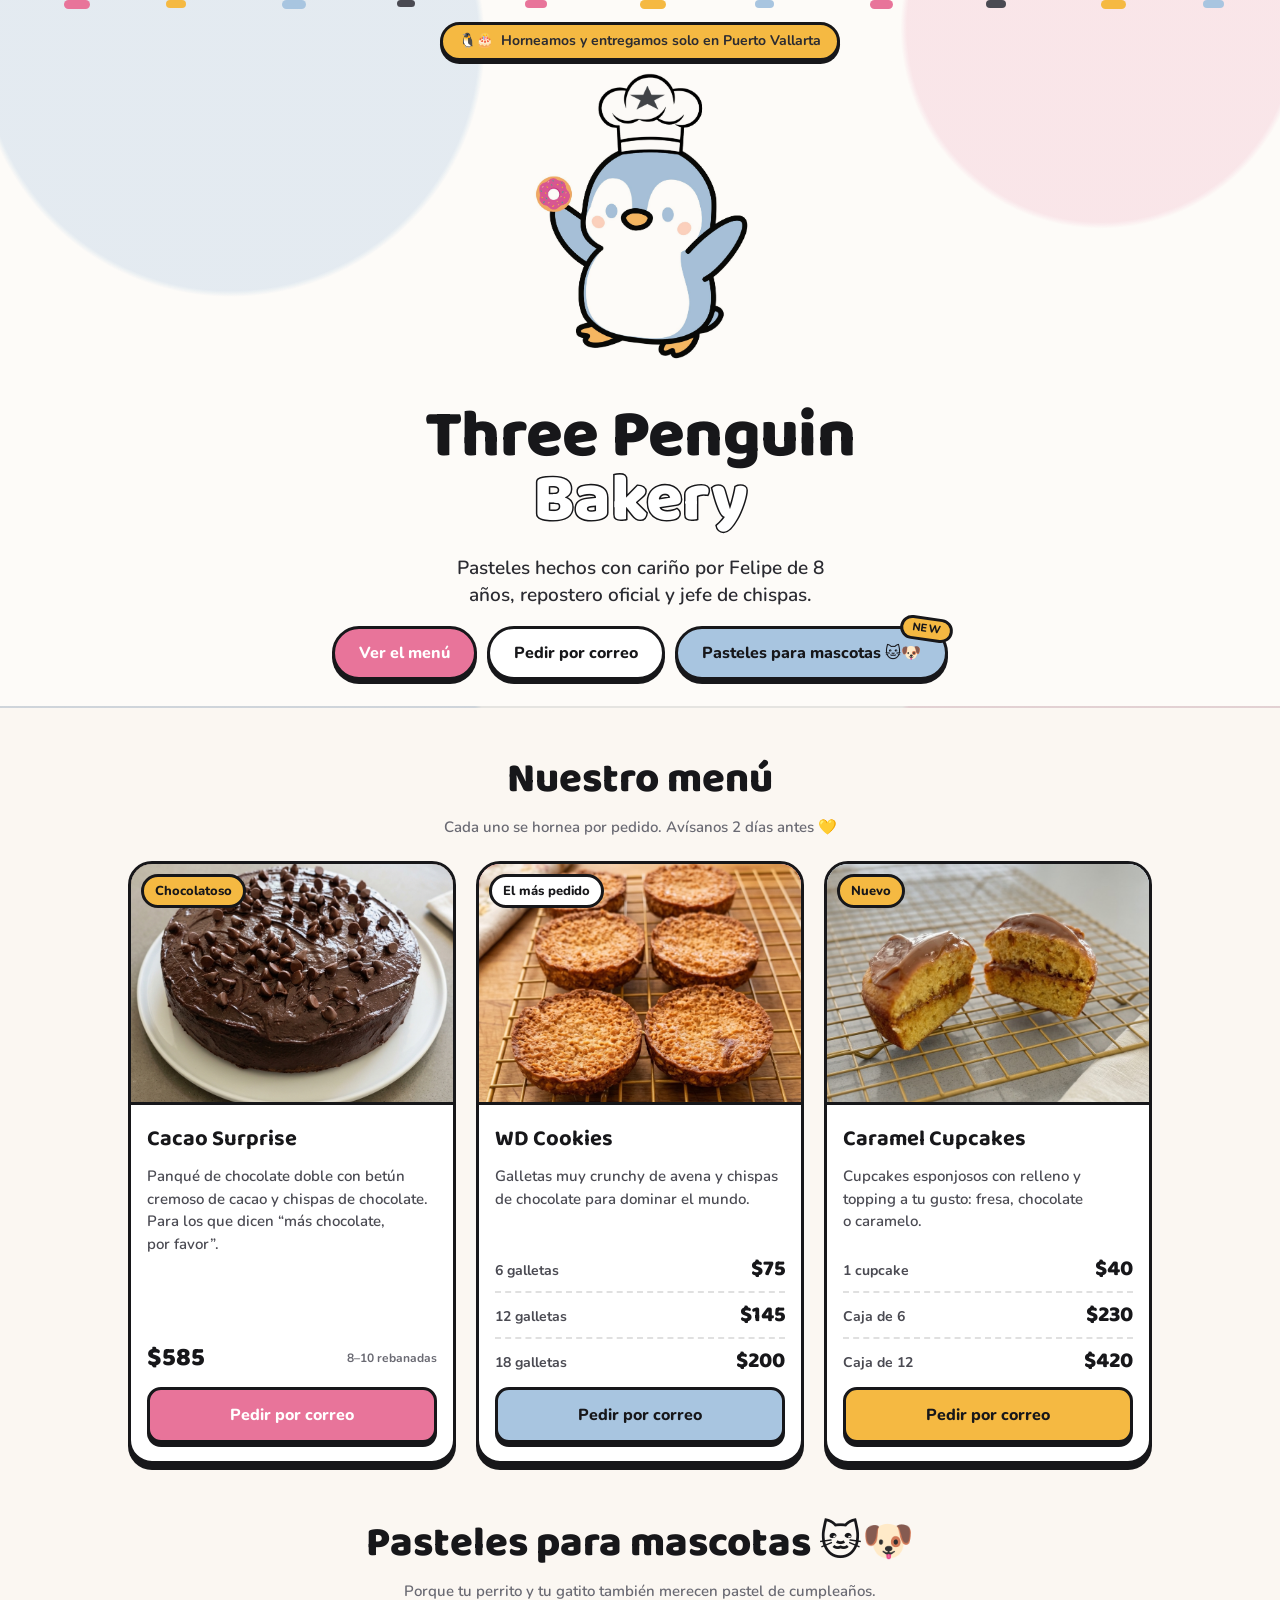
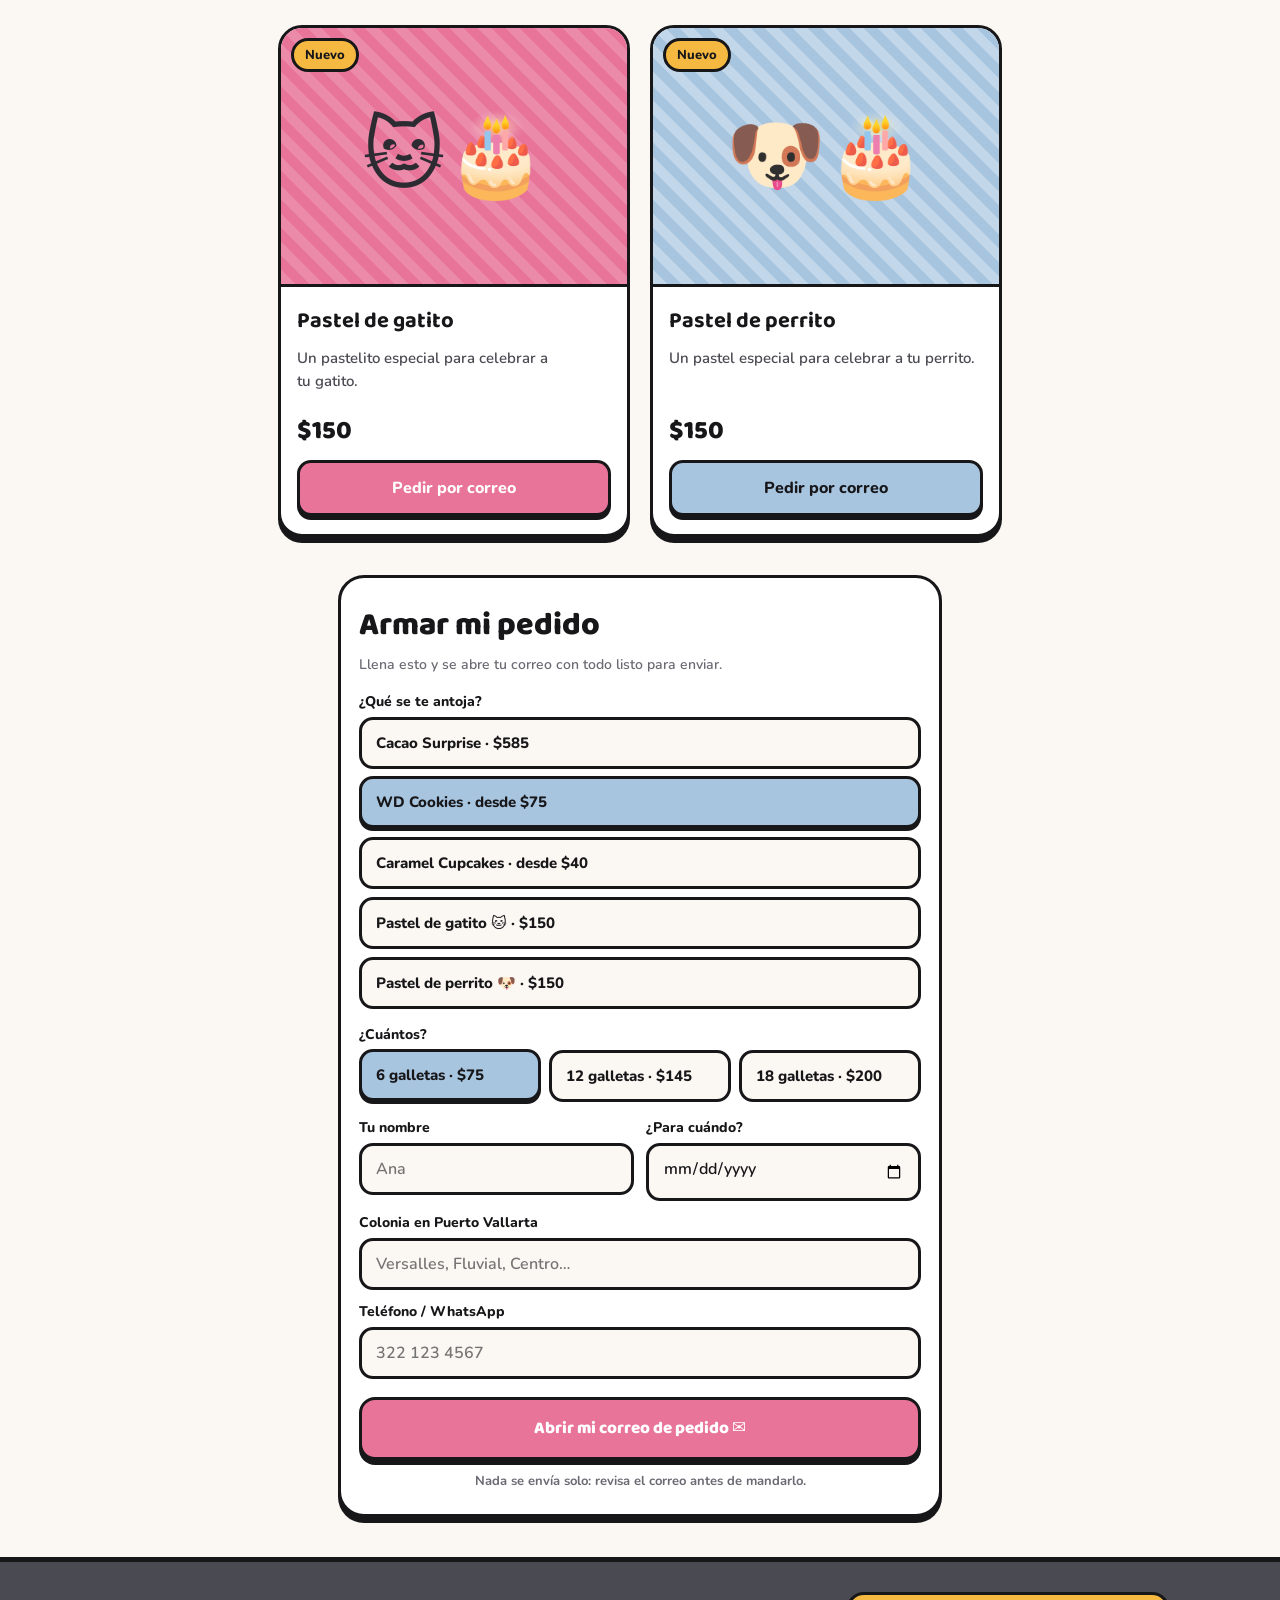
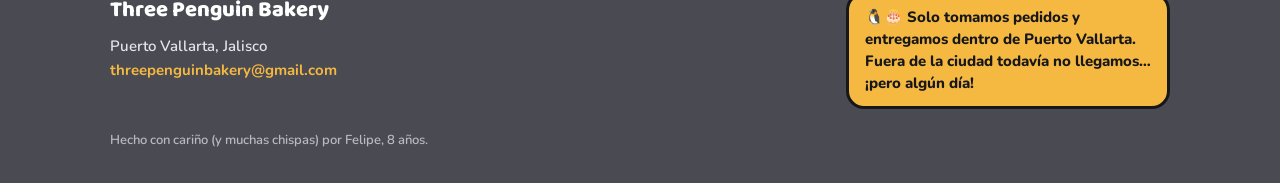
==== commit ac513ffb: "Pasteles de mascotas en el formulario y título "Nuestro menú" Agrega el Pastel de gatito y el Pastel" ====
--- a/index.html
+++ b/index.html
@@ -49,7 +49,7 @@
     <p class="hero__tagline">Pasteles hechos con cariño por Felipe de 8 años, repostero oficial y jefe de chispas.</p>
 
     <p class="hero__actions">
-      <a class="btn btn--pink" href="#menu">Ver los pasteles</a>
+      <a class="btn btn--pink" href="#menu">Ver el menú</a>
       <a class="btn btn--white" href="#pedir">Pedir por correo</a>
       <a class="btn btn--blue btn--flagged" href="#mascotas">
         <span class="btn__flag">NEW</span>
@@ -62,7 +62,7 @@
 <main>
 
   <section class="menu" id="menu" aria-labelledby="menu-title">
-    <h2 class="section-title" id="menu-title">Nuestros 3 pasteles</h2>
+    <h2 class="section-title" id="menu-title">Nuestro menú</h2>
     <p class="section-sub">Cada uno se hornea por pedido. Avísanos 2 días antes <span aria-hidden="true">💛</span></p>
 
     <ul class="cake-grid">
@@ -201,6 +201,14 @@
         <label class="picker__opt">
           <input type="radio" name="cake" value="Caramel Cupcakes" data-options="1 cupcake:40|Caja de 6:230|Caja de 12:420" data-flavors="Fresa|Chocolate|Caramelo">
           <span class="picker__face">Caramel Cupcakes · desde $40</span>
+        </label>
+        <label class="picker__opt">
+          <input type="radio" name="cake" value="Pastel de gatito" data-options="1 pastel:150">
+          <span class="picker__face">Pastel de gatito 🐱 · $150</span>
+        </label>
+        <label class="picker__opt">
+          <input type="radio" name="cake" value="Pastel de perrito" data-options="1 pastel:150">
+          <span class="picker__face">Pastel de perrito 🐶 · $150</span>
         </label>
       </fieldset>
 
